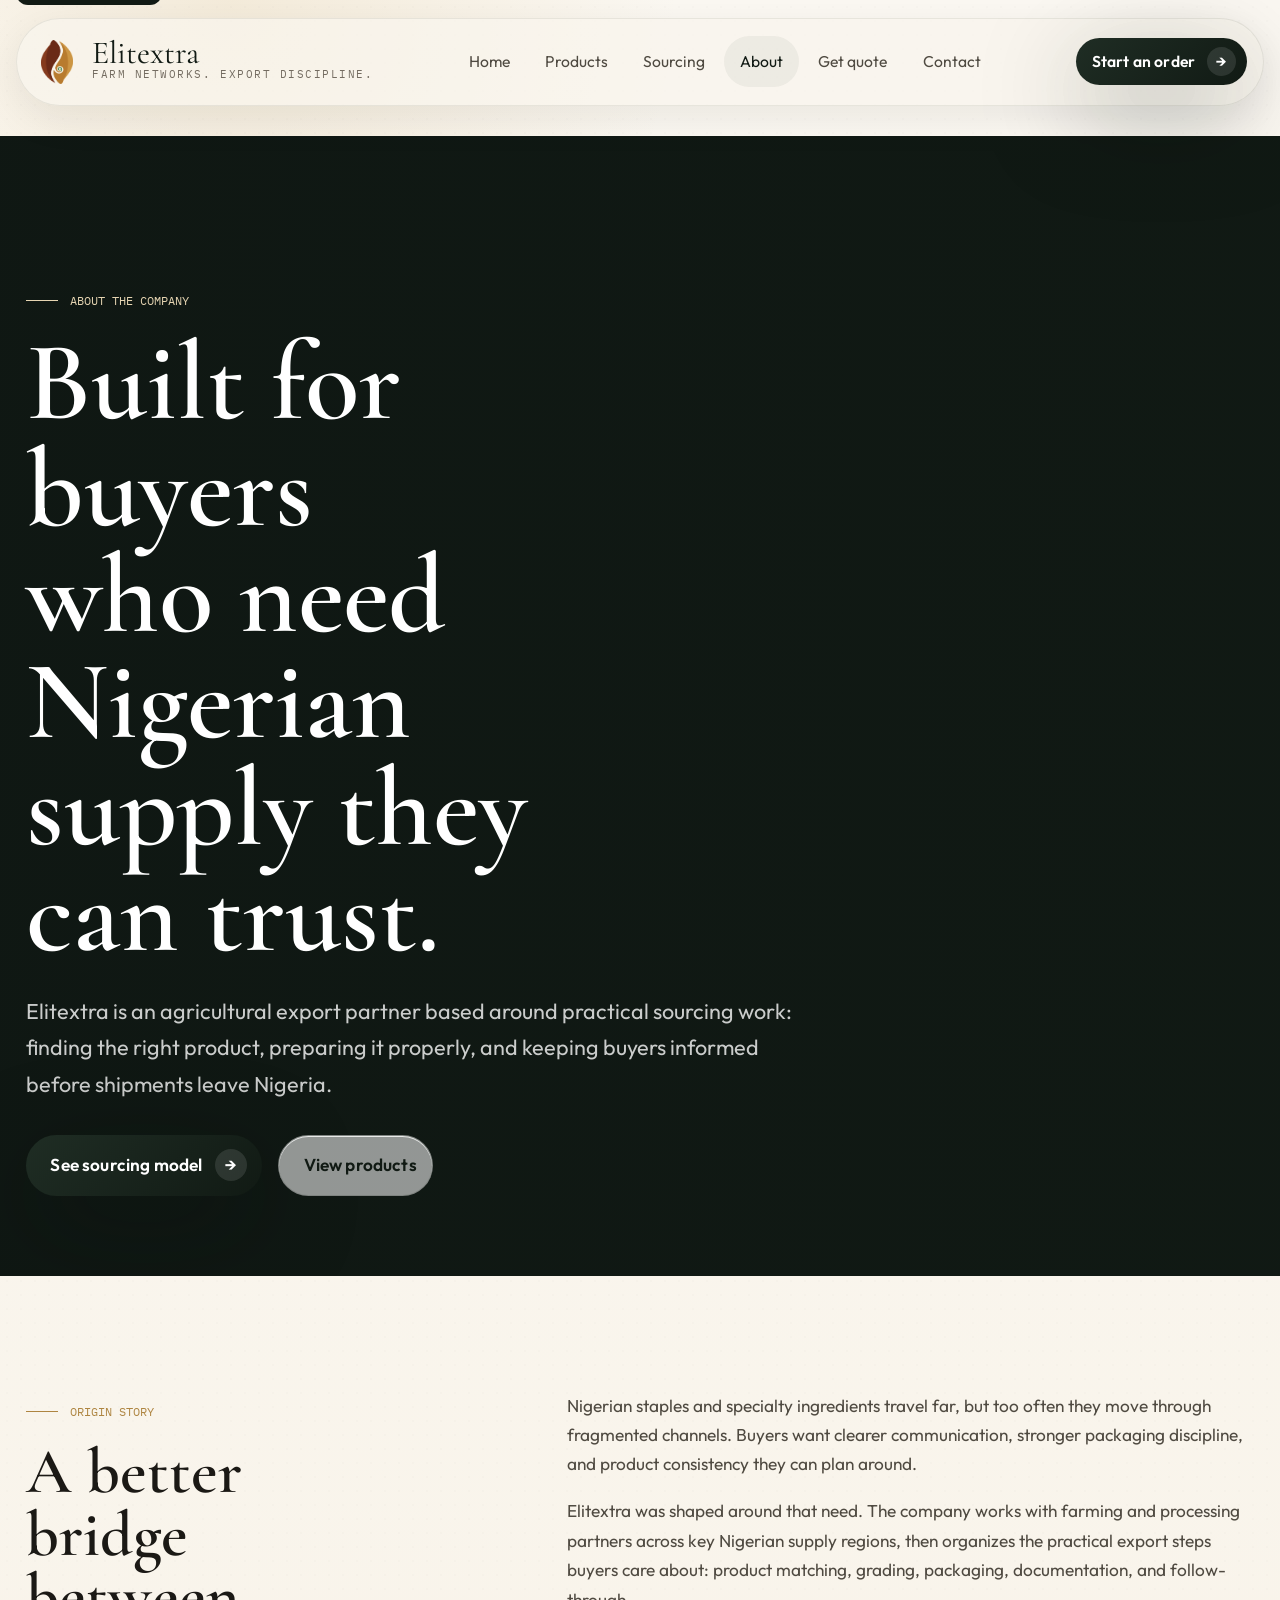
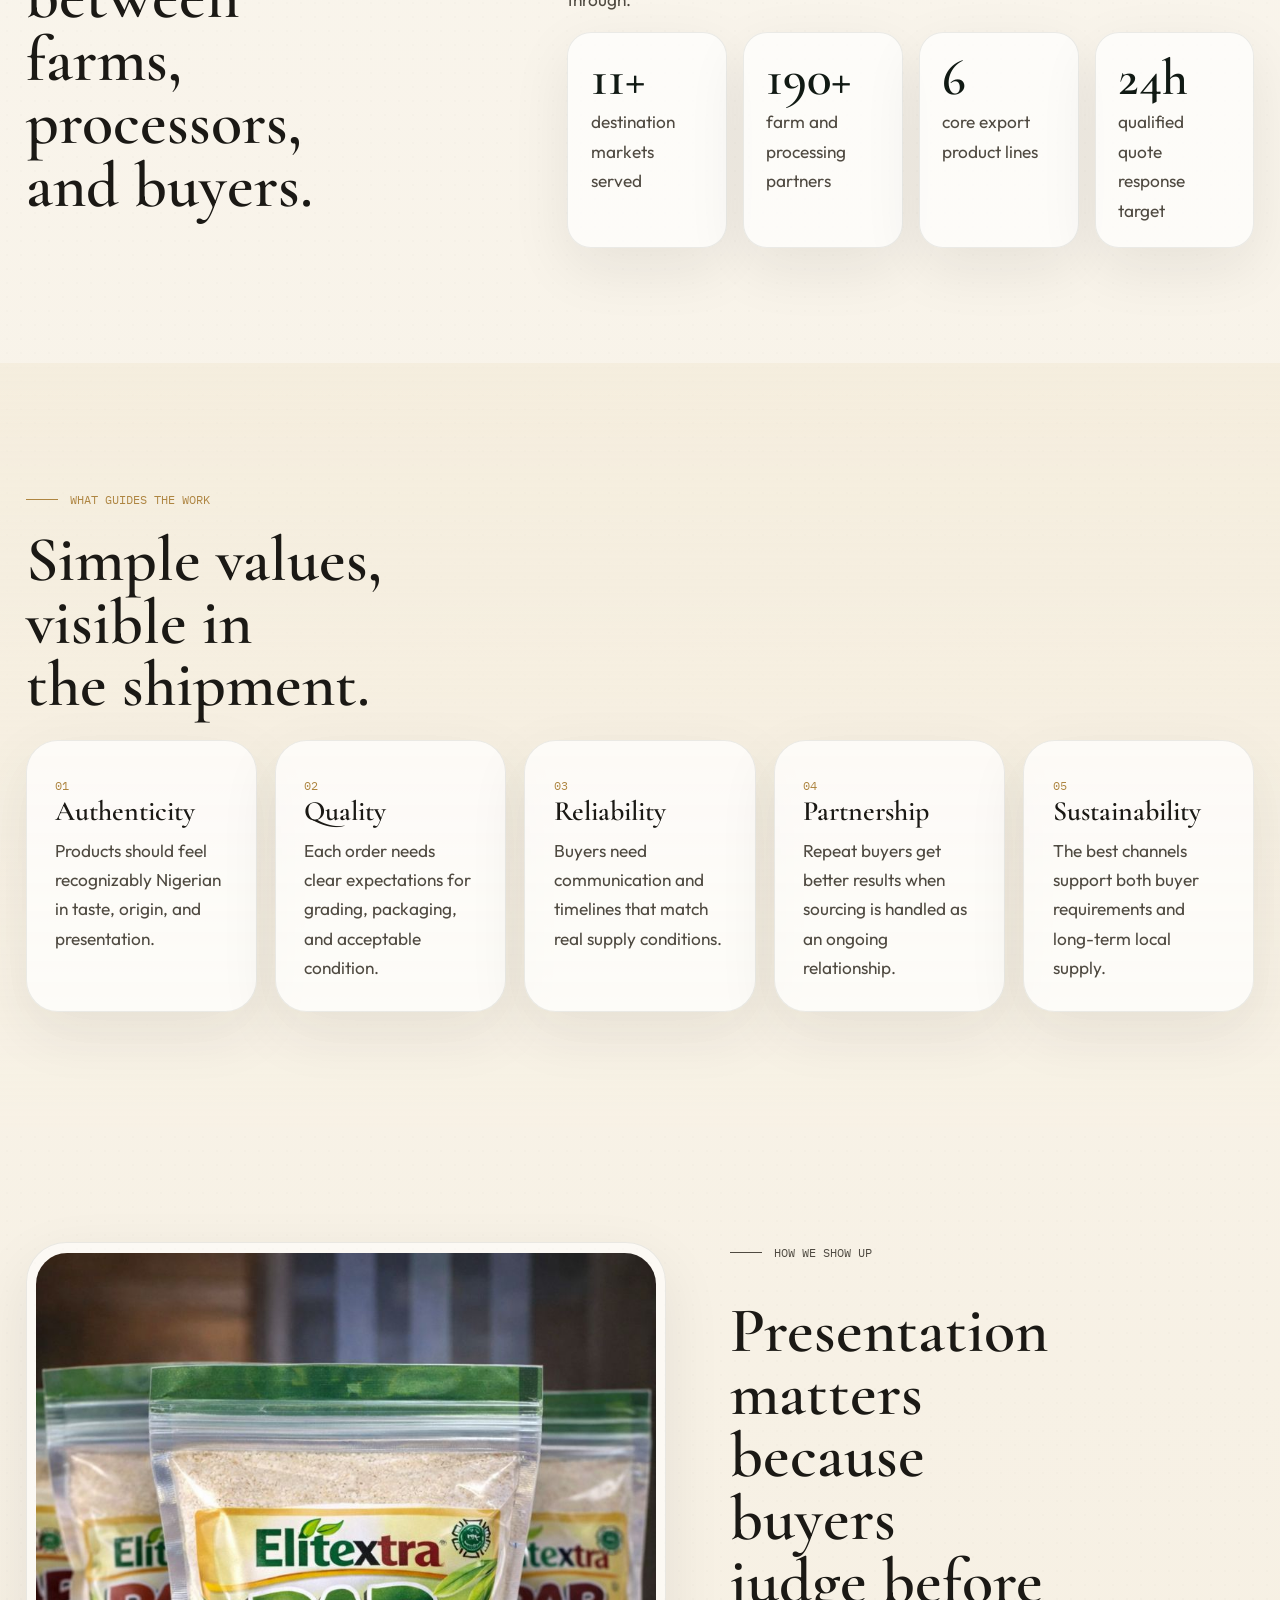
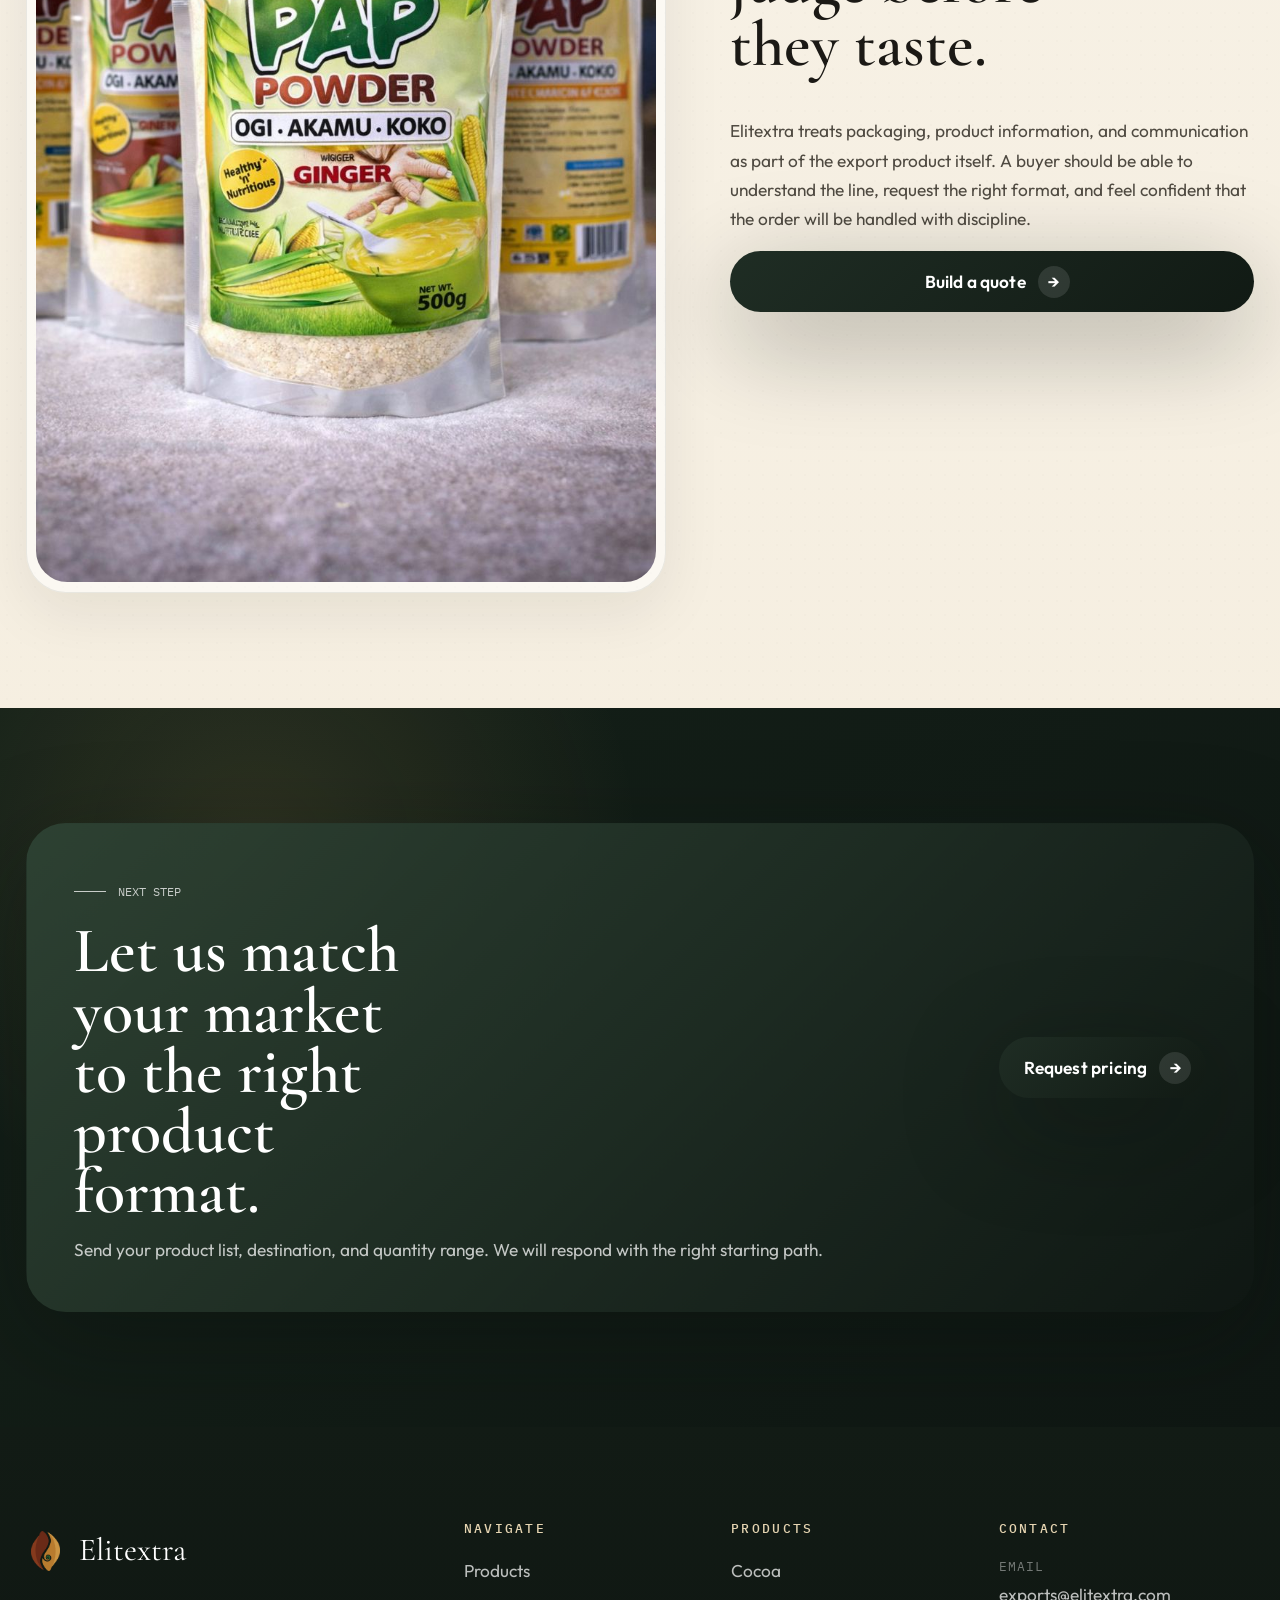
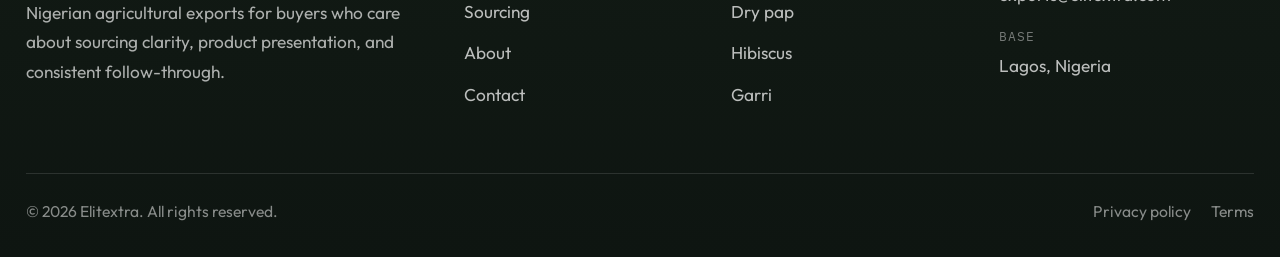
==== about.html @ 2dcd4d9c "Initial Elitextra website baseline" ====
<!DOCTYPE html>
<html lang="en">
<head>
  <meta charset="UTF-8">
  <meta name="viewport" content="width=device-width, initial-scale=1.0">
  <meta name="description" content="Learn how Elitextra connects Nigerian farm and processing partners with global buyers through disciplined sourcing, packaging, and export coordination.">
  <title>About Elitextra | Nigerian Agricultural Export Partner</title>
  <link rel="stylesheet" href="css/variables.css">
  <link rel="stylesheet" href="css/base.css">
  <link rel="stylesheet" href="css/animations.css">
  <link rel="stylesheet" href="css/components.css">
  <link rel="stylesheet" href="css/layout.css">
  <link rel="stylesheet" href="css/home.css">
  <link rel="stylesheet" href="css/inner.css">
</head>
<body class="page-wrapper site-page">
  <a class="skip-link" href="#main-content">Skip to content</a>

  <header class="header" id="header">
    <div class="header__inner">
      <a href="index.html" class="header__logo" aria-label="Elitextra home">
        <span class="header__logo-mark" aria-hidden="true"><img src="assets/brand/elitextra-logo.png" alt="" class="header__logo-img"></span>
        <span class="header__logo-copy">
          <span class="header__logo-wordmark">Elitextra</span>
          <span class="header__logo-tagline">Farm networks. Export discipline.</span>
        </span>
      </a>
      <nav class="header__nav" aria-label="Primary navigation">
        <a href="index.html" class="header__nav-link">Home</a>
        <a href="products.html" class="header__nav-link">Products</a>
        <a href="sourcing.html" class="header__nav-link">Sourcing</a>
        <a href="about.html" class="header__nav-link active">About</a>
        <a href="order.html" class="header__nav-link">Get quote</a>
        <a href="contact.html" class="header__nav-link">Contact</a>
      </nav>
      <div class="header__cta"><a href="order.html" class="btn btn--primary btn--sm">Start an order <span class="btn__icon">&rarr;</span></a></div>
      <button class="header__menu-toggle" type="button" aria-label="Toggle menu" aria-expanded="false" aria-controls="mobile-nav"><span></span><span></span><span></span></button>
    </div>
    <nav class="header__mobile-nav" id="mobile-nav" aria-label="Mobile navigation">
      <a href="index.html" class="header__mobile-nav-link">Home</a>
      <a href="products.html" class="header__mobile-nav-link">Products</a>
      <a href="sourcing.html" class="header__mobile-nav-link">Sourcing</a>
      <a href="about.html" class="header__mobile-nav-link">About</a>
      <a href="order.html" class="header__mobile-nav-link">Get quote</a>
      <a href="contact.html" class="header__mobile-nav-link">Contact</a>
    </nav>
  </header>

  <main id="main-content" class="page-shell">
    <section class="page-hero page-hero--media" style="--hero-image: url('assets/products/cocoa-jars.jpg');">
      <div class="container">
        <p class="page-kicker reveal">About the company</p>
        <h1 class="page-title reveal reveal-delay-1">Built for buyers who need Nigerian supply they can trust.</h1>
        <p class="page-lead reveal reveal-delay-2">Elitextra is an agricultural export partner based around practical sourcing work: finding the right product, preparing it properly, and keeping buyers informed before shipments leave Nigeria.</p>
        <div class="page-actions reveal reveal-delay-3">
          <a href="sourcing.html" class="btn btn--primary btn--lg">See sourcing model <span class="btn__icon">&rarr;</span></a>
          <a href="products.html" class="btn btn--secondary btn--lg">View products</a>
        </div>
      </div>
    </section>

    <section class="section">
      <div class="container section-split">
        <div class="sticky-copy">
          <p class="page-kicker reveal">Origin story</p>
          <h2 class="display-heading reveal reveal-delay-1">A better bridge between farms, processors, and buyers.</h2>
        </div>
        <div class="content-stack reveal reveal-delay-2">
          <p>Nigerian staples and specialty ingredients travel far, but too often they move through fragmented channels. Buyers want clearer communication, stronger packaging discipline, and product consistency they can plan around.</p>
          <p>Elitextra was shaped around that need. The company works with farming and processing partners across key Nigerian supply regions, then organizes the practical export steps buyers care about: product matching, grading, packaging, documentation, and follow-through.</p>
          <div class="stat-strip">
            <article class="stat-box"><strong data-counter="12" data-suffix="+">0</strong><span>destination markets served</span></article>
            <article class="stat-box"><strong data-counter="200" data-suffix="+">0</strong><span>farm and processing partners</span></article>
            <article class="stat-box"><strong data-counter="6">0</strong><span>core export product lines</span></article>
            <article class="stat-box"><strong>24h</strong><span>qualified quote response target</span></article>
          </div>
        </div>
      </div>
    </section>

    <section class="section section--cream">
      <div class="container">
        <p class="page-kicker reveal">What guides the work</p>
        <h2 class="display-heading reveal reveal-delay-1">Simple values, visible in the shipment.</h2>
        <div class="values-grid stagger-children">
          <article class="premium-card"><span class="mini-label">01</span><h3>Authenticity</h3><p>Products should feel recognizably Nigerian in taste, origin, and presentation.</p></article>
          <article class="premium-card"><span class="mini-label">02</span><h3>Quality</h3><p>Each order needs clear expectations for grading, packaging, and acceptable condition.</p></article>
          <article class="premium-card"><span class="mini-label">03</span><h3>Reliability</h3><p>Buyers need communication and timelines that match real supply conditions.</p></article>
          <article class="premium-card"><span class="mini-label">04</span><h3>Partnership</h3><p>Repeat buyers get better results when sourcing is handled as an ongoing relationship.</p></article>
          <article class="premium-card"><span class="mini-label">05</span><h3>Sustainability</h3><p>The best channels support both buyer requirements and long-term local supply.</p></article>
        </div>
      </div>
    </section>

    <section class="section">
      <div class="container section-split section-split--reverse">
        <div class="media-panel reveal">
          <img src="assets/products/pap-pouches.jpg" alt="Elitextra pap powder packaging prepared for presentation.">
        </div>
        <div class="content-stack reveal reveal-delay-1">
          <p class="page-kicker">How we show up</p>
          <h2 class="display-heading">Presentation matters because buyers judge before they taste.</h2>
          <p>Elitextra treats packaging, product information, and communication as part of the export product itself. A buyer should be able to understand the line, request the right format, and feel confident that the order will be handled with discipline.</p>
          <a href="order.html" class="btn btn--primary btn--lg">Build a quote <span class="btn__icon">&rarr;</span></a>
        </div>
      </div>
    </section>

    <section class="section dark-band">
      <div class="container">
        <div class="cta-panel" style="--cta-image: url('assets/products/hibiscus-pouch.jpg');">
          <div>
            <p class="page-kicker">Next step</p>
            <h2>Let us match your market to the right product format.</h2>
            <p>Send your product list, destination, and quantity range. We will respond with the right starting path.</p>
          </div>
          <a href="order.html" class="btn btn--primary btn--lg">Request pricing <span class="btn__icon">&rarr;</span></a>
        </div>
      </div>
    </section>
  </main>

  <footer class="footer">
    <div class="container">
      <div class="footer__top">
        <div class="footer__brand"><a href="index.html" class="footer__logo"><img src="assets/brand/elitextra-logo.png" alt="" class="logo-img"><span class="footer__logo-text">Elitextra</span></a><p class="footer__brand-desc">Nigerian agricultural exports for buyers who care about sourcing clarity, product presentation, and consistent follow-through.</p></div>
        <div class="footer__column"><h3 class="footer__heading">Navigate</h3><nav class="footer__links"><a href="products.html" class="footer__link">Products</a><a href="sourcing.html" class="footer__link">Sourcing</a><a href="about.html" class="footer__link">About</a><a href="contact.html" class="footer__link">Contact</a></nav></div>
        <div class="footer__column"><h3 class="footer__heading">Products</h3><nav class="footer__links"><a href="products.html" class="footer__link">Cocoa</a><a href="products.html" class="footer__link">Dry pap</a><a href="products.html" class="footer__link">Hibiscus</a><a href="products.html" class="footer__link">Garri</a></nav></div>
        <div class="footer__column"><h3 class="footer__heading">Contact</h3><div class="footer__contact-item"><span>Email</span><a href="mailto:exports@elitextra.com">exports@elitextra.com</a></div><div class="footer__contact-item"><span>Base</span><span>Lagos, Nigeria</span></div></div>
      </div>
      <div class="footer__bottom"><p class="footer__copyright">&copy; 2026 Elitextra. All rights reserved.</p><div class="footer__legal"><a href="contact.html">Privacy policy</a><a href="contact.html">Terms</a></div></div>
    </div>
  </footer>
  <button class="scroll-top" type="button" aria-label="Scroll to top">↑</button>
  <script src="js/main.js"></script>
</body>
</html>
---- css/variables.css ----
:root {
  --forest-950: #0f1713;
  --forest-900: #111a14;
  --forest-800: #1f2d24;
  --forest-700: #2e4334;
  --forest-500: #54775f;
  --sand-50: #f7f1e5;
  --sand-100: #f1e7d1;
  --sand-200: #e6d5b2;
  --stone-50: #fbf8f2;
  --stone-100: #efe8db;
  --stone-300: #c5b9a6;
  --stone-500: #887b68;
  --ink-900: #1b1915;
  --ink-700: #4f4a41;
  --ink-500: #746c61;
  --white: #ffffff;
  --gold: #d0a95e;
  --gold-deep: #ae8541;
  --gold-soft: rgba(208, 169, 94, 0.18);
  --line-dark: rgba(255, 255, 255, 0.12);
  --line-light: rgba(17, 26, 20, 0.08);

  --color-bg-primary: var(--stone-50);
  --color-bg-secondary: var(--sand-50);
  --color-bg-dark: var(--forest-900);
  --color-text-primary: var(--ink-900);
  --color-text-secondary: var(--ink-700);
  --color-text-tertiary: var(--ink-500);

  --font-display: "Cormorant Garamond", Georgia, serif;
  --font-body: "Outfit", "Segoe UI", sans-serif;
  --font-mono: "IBM Plex Mono", Consolas, monospace;

  --text-xs: clamp(0.72rem, 0.7rem + 0.16vw, 0.8rem);
  --text-sm: clamp(0.9rem, 0.88rem + 0.18vw, 0.98rem);
  --text-base: clamp(1rem, 0.98rem + 0.28vw, 1.08rem);
  --text-lg: clamp(1.15rem, 1.05rem + 0.5vw, 1.35rem);
  --text-xl: clamp(1.35rem, 1.2rem + 0.8vw, 1.75rem);
  --text-2xl: clamp(1.8rem, 1.45rem + 1.2vw, 2.5rem);
  --text-3xl: clamp(2.3rem, 1.8rem + 2vw, 3.8rem);
  --text-4xl: clamp(3.2rem, 2.4rem + 3vw, 5.8rem);

  --space-1: 0.25rem;
  --space-2: 0.5rem;
  --space-3: 0.75rem;
  --space-4: 1rem;
  --space-5: 1.25rem;
  --space-6: 1.5rem;
  --space-8: 2rem;
  --space-10: 2.5rem;
  --space-12: 3rem;
  --space-16: 4rem;
  --space-20: 5rem;
  --space-24: 6rem;
  --space-32: 8rem;
  --space-40: 10rem;

  --radius-sm: 0.75rem;
  --radius-md: 1.1rem;
  --radius-lg: 1.5rem;
  --radius-xl: 2rem;
  --radius-2xl: 2.5rem;
  --radius-pill: 999px;

  --container-max: 1380px;
  --container-wide: 1480px;
  --container-narrow: 920px;
  --section-padding-x: clamp(1rem, 2vw, 2rem);
  --section-padding-y: clamp(5rem, 9vw, 9rem);

  --shadow-soft: 0 20px 60px rgba(24, 22, 18, 0.08);
  --shadow-deep: 0 28px 100px rgba(10, 13, 11, 0.35);
  --shadow-glow: 0 18px 50px rgba(208, 169, 94, 0.16);

  --transition-fast: 160ms cubic-bezier(0.32, 0.72, 0, 1);
  --transition-base: 320ms cubic-bezier(0.32, 0.72, 0, 1);
  --transition-slow: 700ms cubic-bezier(0.22, 1, 0.36, 1);

  --z-base: 0;
  --z-raised: 10;
  --z-header: 50;
  --z-overlay: 90;

  --header-height: 5.5rem;
}
---- css/base.css ----
@import url("https://fonts.googleapis.com/css2?family=Cormorant+Garamond:wght@500;600;700&family=IBM+Plex+Mono:wght@400;500&family=Outfit:wght@300;400;500;600;700&display=swap");

*,
*::before,
*::after {
  box-sizing: border-box;
  margin: 0;
  padding: 0;
}

html {
  font-size: 16px;
  scroll-behavior: smooth;
  -webkit-text-size-adjust: 100%;
}

body {
  min-height: 100vh;
  font-family: var(--font-body);
  font-size: var(--text-base);
  line-height: 1.7;
  color: var(--color-text-primary);
  background:
    radial-gradient(circle at top, rgba(208, 169, 94, 0.1), transparent 30%),
    linear-gradient(180deg, #fcfaf5 0%, #f7f2e8 100%);
  overflow-x: hidden;
  text-rendering: optimizeLegibility;
  -webkit-font-smoothing: antialiased;
  -moz-osx-font-smoothing: grayscale;
}

body::before {
  content: "";
  position: fixed;
  inset: 0;
  pointer-events: none;
  background-image:
    linear-gradient(rgba(255, 255, 255, 0.04), rgba(255, 255, 255, 0.04)),
    radial-gradient(rgba(17, 26, 20, 0.025) 0.75px, transparent 0.75px);
  background-size: auto, 14px 14px;
  opacity: 0.45;
  z-index: 1;
}

main,
header,
footer,
section {
  position: relative;
  z-index: 2;
}

img {
  display: block;
  max-width: 100%;
}

a {
  color: inherit;
  text-decoration: none;
}

button,
input,
textarea,
select {
  font: inherit;
}

button {
  background: none;
  border: 0;
  cursor: pointer;
}

ul,
ol {
  list-style: none;
}

:focus-visible {
  outline: 2px solid var(--gold);
  outline-offset: 4px;
}

::selection {
  background: rgba(208, 169, 94, 0.25);
  color: var(--forest-900);
}

.container {
  width: 100%;
  max-width: var(--container-max);
  margin-inline: auto;
  padding-inline: var(--section-padding-x);
}

.section {
  padding-block: var(--section-padding-y);
}

.section--dark {
  color: var(--white);
  background:
    radial-gradient(circle at top left, rgba(208, 169, 94, 0.16), transparent 25%),
    linear-gradient(180deg, #101813 0%, #131e17 100%);
}

.section--cream {
  background: linear-gradient(180deg, rgba(241, 231, 209, 0.48) 0%, rgba(247, 241, 229, 0.9) 100%);
}

.section--sand {
  background:
    radial-gradient(circle at right top, rgba(208, 169, 94, 0.14), transparent 28%),
    linear-gradient(180deg, #f4eddf 0%, #eee2ca 100%);
}

.eyebrow {
  display: inline-flex;
  align-items: center;
  gap: var(--space-3);
  font-family: var(--font-mono);
  font-size: var(--text-xs);
  letter-spacing: 0.18em;
  text-transform: uppercase;
  color: var(--gold-deep);
  margin-bottom: var(--space-5);
}

.eyebrow::before {
  content: "";
  width: 1.75rem;
  height: 1px;
  background: currentColor;
}

h1,
h2,
h3,
h4 {
  font-family: var(--font-display);
  font-weight: 600;
  line-height: 0.94;
  letter-spacing: 0;
  text-wrap: balance;
}

.section-title {
  max-width: 14ch;
  font-size: var(--text-3xl);
  margin-bottom: var(--space-5);
}

.section-label {
  display: inline-flex;
  align-items: center;
  gap: var(--space-3);
  margin-bottom: var(--space-4);
  font-family: var(--font-mono);
  font-size: var(--text-xs);
  letter-spacing: 0.18em;
  text-transform: uppercase;
  color: var(--gold-deep);
}

.section-label::before {
  content: "";
  width: 1.5rem;
  height: 1px;
  background: currentColor;
}

.section-intro {
  max-width: 58ch;
  color: var(--color-text-secondary);
  font-size: var(--text-lg);
}

.section-subtitle {
  max-width: 60ch;
  color: var(--color-text-secondary);
  font-size: var(--text-lg);
}

.section-heading {
  margin-bottom: var(--space-16);
}

.section-heading--split {
  display: grid;
  grid-template-columns: 1.15fr 0.85fr;
  gap: var(--space-10);
  align-items: end;
}

.text-link {
  display: inline-flex;
  align-items: center;
  gap: var(--space-2);
  font-weight: 600;
  color: var(--forest-900);
  transition: gap var(--transition-fast), color var(--transition-fast);
}

.text-link::after {
  content: "↗";
  font-size: 0.95em;
}

.text-link:hover {
  gap: var(--space-3);
  color: var(--gold-deep);
}

.text-link--light {
  color: rgba(255, 255, 255, 0.86);
}

.text-center {
  text-align: center;
}

.text-white {
  color: var(--white);
}

.text-gray {
  color: rgba(255, 255, 255, 0.72);
}

.font-accent {
  font-family: var(--font-display);
}

.bg-cream {
  background: linear-gradient(180deg, rgba(241, 231, 209, 0.55) 0%, rgba(247, 241, 229, 0.95) 100%);
}

.mb-12 {
  margin-bottom: var(--space-12);
}

.grid-2,
.grid-3,
.grid-4 {
  display: grid;
  gap: var(--space-6);
}

.grid-2 {
  grid-template-columns: repeat(2, minmax(0, 1fr));
}

.grid-3 {
  grid-template-columns: repeat(3, minmax(0, 1fr));
}

.grid-4 {
  grid-template-columns: repeat(4, minmax(0, 1fr));
}

.skip-link {
  position: absolute;
  left: 1rem;
  top: -3rem;
  z-index: 1000;
  padding: 0.75rem 1rem;
  background: var(--forest-900);
  color: var(--white);
  border-radius: var(--radius-sm);
  transition: top var(--transition-fast);
}

.skip-link:focus {
  top: 1rem;
}

.page-wrapper {
  opacity: 0;
  transform: translateY(10px);
  animation: pageEnter 0.8s cubic-bezier(0.22, 1, 0.36, 1) forwards;
}

@keyframes pageEnter {
  to {
    opacity: 1;
    transform: translateY(0);
  }
}

@media (max-width: 900px) {
  .section-heading--split {
    grid-template-columns: 1fr;
  }
}

@media (max-width: 768px) {
  .section {
    padding-block: clamp(4rem, 10vw, 6rem);
  }

  .section-title {
    max-width: 100%;
  }

  .grid-2,
  .grid-3,
  .grid-4 {
    grid-template-columns: 1fr;
  }
}
---- css/animations.css ----
/* ============================================================
   ELITEXTRA WEBSITE — ANIMATIONS & MOTION SYSTEM
   ============================================================ */

/* --- KEYFRAMES --- */

/* Fade Up */
@keyframes fadeUp {
  from {
    opacity: 0;
    transform: translateY(40px);
  }
  to {
    opacity: 1;
    transform: translateY(0);
  }
}

/* Fade Down */
@keyframes fadeDown {
  from {
    opacity: 0;
    transform: translateY(-30px);
  }
  to {
    opacity: 1;
    transform: translateY(0);
  }
}

/* Fade In */
@keyframes fadeIn {
  from { opacity: 0; }
  to { opacity: 1; }
}

/* Scale In */
@keyframes scaleIn {
  from {
    opacity: 0;
    transform: scale(0.85);
  }
  to {
    opacity: 1;
    transform: scale(1);
  }
}

/* Scale In Up */
@keyframes scaleInUp {
  from {
    opacity: 0;
    transform: scale(0.92) translateY(20px);
  }
  to {
    opacity: 1;
    transform: scale(1) translateY(0);
  }
}

/* Slide In Left */
@keyframes slideInLeft {
  from {
    opacity: 0;
    transform: translateX(-60px);
  }
  to {
    opacity: 1;
    transform: translateX(0);
  }
}

/* Slide In Right */
@keyframes slideInRight {
  from {
    opacity: 0;
    transform: translateX(60px);
  }
  to {
    opacity: 1;
    transform: translateX(0);
  }
}

/* Shimmer / Loading */
@keyframes shimmer {
  0% {
    background-position: -200% center;
  }
  100% {
    background-position: 200% center;
  }
}

/* Pulse Glow */
@keyframes pulseGlow {
  0%, 100% {
    box-shadow: 0 0 0 0 rgba(201, 162, 39, 0.4);
  }
  50% {
    box-shadow: 0 0 30px 8px rgba(201, 162, 39, 0.15);
  }
}

/* Float */
@keyframes float {
  0%, 100% {
    transform: translateY(0);
  }
  50% {
    transform: translateY(-16px);
  }
}

/* Rotate */
@keyframes rotate {
  from { transform: rotate(0deg); }
  to { transform: rotate(360deg); }
}

/* Counter Number */
@keyframes countUp {
  from {
    opacity: 0;
    transform: translateY(20px);
  }
  to {
    opacity: 1;
    transform: translateY(0);
  }
}

/* Marquee */
@keyframes marquee {
  0% {
    transform: translateX(0);
  }
  100% {
    transform: translateX(-50%);
  }
}

/* Parallax Float */
@keyframes parallaxFloat {
  0%, 100% {
    transform: translateY(0) rotate(0deg);
  }
  33% {
    transform: translateY(-8px) rotate(1deg);
  }
  66% {
    transform: translateY(-4px) rotate(-1deg);
  }
}

/* Morph */
@keyframes morph {
  0%, 100% {
    border-radius: 60% 40% 30% 70% / 60% 30% 70% 40%;
  }
  50% {
    border-radius: 30% 60% 70% 40% / 50% 60% 30% 60%;
  }
}

/* Line Draw */
@keyframes lineDraw {
  from {
    stroke-dashoffset: 1000;
  }
  to {
    stroke-dashoffset: 0;
  }
}

/* Grain Texture */
@keyframes grain {
  0%, 100% { transform: translate(0, 0); }
  10% { transform: translate(-2%, -3%); }
  20% { transform: translate(3%, 1%); }
  30% { transform: translate(-1%, 2%); }
  40% { transform: translate(2%, -1%); }
  50% { transform: translate(-3%, 1%); }
  60% { transform: translate(1%, -2%); }
  70% { transform: translate(-1%, 3%); }
  80% { transform: translate(2%, 1%); }
  90% { transform: translate(-2%, -1%); }
}

/* Scroll Indicator Bounce */
@keyframes scrollBounce {
  0%, 100% {
    transform: translateY(0);
    opacity: 1;
  }
  50% {
    transform: translateY(10px);
    opacity: 0.5;
  }
}

/* Hero Text Reveal */
@keyframes heroReveal {
  0% {
    clip-path: inset(0 100% 0 0);
    opacity: 0;
  }
  100% {
    clip-path: inset(0 0 0 0);
    opacity: 1;
  }
}

/* --- SCROLL-TRIGGERED ANIMATIONS --- */
/* These classes are added by JS IntersectionObserver */

.reveal {
  opacity: 0;
  transform: translateY(30px);
  transition: opacity 0.7s ease, transform 0.7s ease;
}

.reveal.revealed {
  opacity: 1;
  transform: translateY(0);
}

.reveal-left {
  opacity: 0;
  transform: translateX(-50px);
  transition: opacity 0.8s ease, transform 0.8s ease;
}

.reveal-left.revealed {
  opacity: 1;
  transform: translateX(0);
}

.reveal-right {
  opacity: 0;
  transform: translateX(50px);
  transition: opacity 0.8s ease, transform 0.8s ease;
}

.reveal-right.revealed {
  opacity: 1;
  transform: translateX(0);
}

.reveal-scale {
  opacity: 0;
  transform: scale(0.9);
  transition: opacity 0.6s ease, transform 0.6s ease;
}

.reveal-scale.revealed {
  opacity: 1;
  transform: scale(1);
}

.reveal-delay-1 { transition-delay: 0.1s; }
.reveal-delay-2 { transition-delay: 0.2s; }
.reveal-delay-3 { transition-delay: 0.3s; }
.reveal-delay-4 { transition-delay: 0.4s; }
.reveal-delay-5 { transition-delay: 0.5s; }
.reveal-delay-6 { transition-delay: 0.6s; }

/* Stagger children */
.stagger-children > * {
  opacity: 0;
  transform: translateY(20px);
  transition: opacity 0.5s ease, transform 0.5s ease;
}

.stagger-children.revealed > *:nth-child(1) { opacity: 1; transform: translateY(0); transition-delay: 0s; }
.stagger-children.revealed > *:nth-child(2) { opacity: 1; transform: translateY(0); transition-delay: 0.1s; }
.stagger-children.revealed > *:nth-child(3) { opacity: 1; transform: translateY(0); transition-delay: 0.2s; }
.stagger-children.revealed > *:nth-child(4) { opacity: 1; transform: translateY(0); transition-delay: 0.3s; }
.stagger-children.revealed > *:nth-child(5) { opacity: 1; transform: translateY(0); transition-delay: 0.4s; }
.stagger-children.revealed > *:nth-child(6) { opacity: 1; transform: translateY(0); transition-delay: 0.5s; }
.stagger-children.revealed > *:nth-child(7) { opacity: 1; transform: translateY(0); transition-delay: 0.6s; }
.stagger-children.revealed > *:nth-child(8) { opacity: 1; transform: translateY(0); transition-delay: 0.7s; }

/* Line reveal */
.line-reveal {
  position: relative;
  overflow: hidden;
}

.line-reveal::after {
  content: '';
  position: absolute;
  bottom: 0;
  left: 0;
  width: 100%;
  height: 2px;
  background: var(--gold-primary);
  transform: scaleX(0);
  transform-origin: left;
  transition: transform 0.8s cubic-bezier(0.77, 0, 0.175, 1);
}

.line-reveal.revealed::after {
  transform: scaleX(1);
}

/* --- HOVER ANIMATIONS --- */

.hvr-lift {
  transition: transform var(--transition-base), box-shadow var(--transition-base);
}

.hvr-lift:hover {
  transform: translateY(-6px);
  box-shadow: var(--shadow-lg);
}

.hvr-glow {
  transition: box-shadow var(--transition-base);
}

.hvr-glow:hover {
  box-shadow: var(--glow-gold);
}

.hvr-scale {
  transition: transform var(--transition-bounce);
}

.hvr-scale:hover {
  transform: scale(1.03);
}

.hvr-shine {
  position: relative;
  overflow: hidden;
}

.hvr-shine::after {
  content: '';
  position: absolute;
  inset: 0;
  background: linear-gradient(
    105deg,
    transparent 40%,
    rgba(255, 255, 255, 0.3) 50%,
    transparent 60%
  );
  background-size: 200% 100%;
  background-position: -200% center;
  transition: background-position 0.6s ease;
  pointer-events: none;
}

.hvr-shine:hover::after {
  background-position: 200% center;
}

/* --- LOADING SKELETON --- */
.skeleton {
  background: linear-gradient(
    90deg,
    var(--gray-100) 25%,
    var(--gray-200) 50%,
    var(--gray-100) 75%
  );
  background-size: 200% 100%;
  animation: shimmer 1.5s infinite;
  border-radius: var(--radius-md);
}

/* --- REDUCED MOTION --- */
@media (prefers-reduced-motion: reduce) {
  *,
  *::before,
  *::after {
    animation-duration: 0.01ms !important;
    animation-iteration-count: 1 !important;
    transition-duration: 0.01ms !important;
    scroll-behavior: auto !important;
  }

  .reveal,
  .reveal-left,
  .reveal-right,
  .reveal-scale {
    opacity: 1;
    transform: none;
  }

  .stagger-children > * {
    opacity: 1;
    transform: none;
  }
}

/* --- MOBILE REDUCED MOTION --- */
@media (max-width: 768px) {
  .reveal,
  .reveal-left,
  .reveal-right,
  .reveal-scale {
    transform: translateY(15px);
  }

  .reveal.revealed,
  .reveal-left.revealed,
  .reveal-right.revealed,
  .reveal-scale.revealed {
    transform: translateY(0);
  }
}
---- css/components.css ----
.btn {
  display: inline-flex;
  align-items: center;
  justify-content: center;
  gap: var(--space-3);
  min-height: 3.5rem;
  padding: 0.85rem 0.95rem 0.85rem 1.35rem;
  border-radius: var(--radius-pill);
  font-weight: 600;
  letter-spacing: 0.01em;
  transition:
    transform var(--transition-fast),
    background var(--transition-base),
    color var(--transition-base),
    border-color var(--transition-base),
    box-shadow var(--transition-base);
}

.btn:active {
  transform: scale(0.985);
}

.btn__icon {
  display: inline-flex;
  align-items: center;
  justify-content: center;
  width: 2rem;
  height: 2rem;
  border-radius: 999px;
  flex-shrink: 0;
  transition: transform var(--transition-fast), background var(--transition-base);
}

.btn--primary {
  color: var(--white);
  background: linear-gradient(135deg, var(--forest-800), var(--forest-900));
  box-shadow: var(--shadow-deep);
}

.btn--primary .btn__icon {
  background: rgba(255, 255, 255, 0.11);
}

.btn--primary:hover {
  transform: translateY(-2px);
}

.btn--primary:hover .btn__icon {
  transform: translate(3px, -2px);
}

.btn--secondary {
  color: var(--forest-900);
  border: 1px solid rgba(17, 26, 20, 0.14);
  background: rgba(255, 255, 255, 0.55);
  box-shadow: inset 0 1px 0 rgba(255, 255, 255, 0.8);
}

.btn--secondary:hover {
  background: rgba(255, 255, 255, 0.85);
  transform: translateY(-2px);
}

.btn--gold {
  color: var(--forest-900);
  background: linear-gradient(135deg, #ddb97a, var(--gold));
  box-shadow: var(--shadow-glow);
}

.btn--gold .btn__icon {
  background: rgba(17, 26, 20, 0.08);
}

.btn--gold:hover {
  transform: translateY(-2px);
}

.btn--gold-outline {
  color: var(--gold-deep);
  border: 1px solid rgba(208, 169, 94, 0.48);
  background: rgba(208, 169, 94, 0.08);
}

.btn--gold-outline:hover {
  background: rgba(208, 169, 94, 0.16);
}

.btn--dark {
  color: var(--white);
  background: var(--forest-900);
}

.btn--ghost {
  color: var(--forest-900);
  background: transparent;
}

.btn--sm {
  min-height: 2.9rem;
  padding: 0.55rem 0.7rem 0.55rem 1rem;
  font-size: var(--text-sm);
}

.btn--sm .btn__icon {
  width: 1.8rem;
  height: 1.8rem;
}

.btn--lg {
  min-height: 3.8rem;
  padding-left: 1.55rem;
  font-size: var(--text-base);
}

.btn--full {
  width: 100%;
}

.media-frame {
  position: relative;
  padding: 0.65rem;
  border-radius: var(--radius-2xl);
  background: rgba(255, 255, 255, 0.08);
  border: 1px solid rgba(255, 255, 255, 0.14);
  box-shadow: var(--shadow-deep);
}

.media-frame::before {
  content: "";
  position: absolute;
  inset: 0.65rem;
  border-radius: calc(var(--radius-2xl) - 0.55rem);
  border: 1px solid rgba(255, 255, 255, 0.14);
  pointer-events: none;
}

.media-frame img {
  width: 100%;
  height: 100%;
  object-fit: cover;
  border-radius: calc(var(--radius-2xl) - 0.55rem);
}

.reveal {
  opacity: 0;
  transform: translateY(28px);
  filter: blur(10px);
  transition:
    opacity 0.9s cubic-bezier(0.22, 1, 0.36, 1),
    transform 0.9s cubic-bezier(0.22, 1, 0.36, 1),
    filter 0.9s cubic-bezier(0.22, 1, 0.36, 1);
}

.reveal-delay-1 { transition-delay: 80ms; }
.reveal-delay-2 { transition-delay: 160ms; }
.reveal-delay-3 { transition-delay: 240ms; }
.reveal-delay-4 { transition-delay: 320ms; }

.revealed {
  opacity: 1;
  transform: translateY(0);
  filter: blur(0);
}

.scroll-top {
  position: fixed;
  right: 1.25rem;
  bottom: 1.25rem;
  width: 3.1rem;
  height: 3.1rem;
  display: inline-flex;
  align-items: center;
  justify-content: center;
  color: var(--white);
  background: linear-gradient(135deg, var(--forest-700), var(--forest-900));
  border-radius: 999px;
  box-shadow: var(--shadow-deep);
  opacity: 0;
  transform: translateY(20px);
  pointer-events: none;
  transition: opacity var(--transition-base), transform var(--transition-base);
  z-index: var(--z-header);
}

.scroll-top.visible {
  opacity: 1;
  transform: translateY(0);
  pointer-events: auto;
}

.badge {
  display: inline-flex;
  align-items: center;
  padding: 0.3rem 0.65rem;
  border-radius: 999px;
  font-family: var(--font-mono);
  font-size: var(--text-xs);
  text-transform: uppercase;
  letter-spacing: 0.12em;
}

.badge--green {
  background: rgba(84, 119, 95, 0.12);
  color: var(--forest-700);
}

.badge--gold {
  background: rgba(208, 169, 94, 0.14);
  color: var(--gold-deep);
}

.badge--brown {
  background: rgba(110, 83, 53, 0.12);
  color: #74573a;
}

.product-card,
.feature-card,
.stat-card,
.testimonial-card,
.order-form,
.accordion-item,
.faq-item {
  border-radius: var(--radius-xl);
  border: 1px solid rgba(17, 26, 20, 0.08);
  background: rgba(255, 255, 255, 0.76);
  box-shadow: var(--shadow-soft);
}

.product-card {
  overflow: hidden;
  transition: transform var(--transition-base), box-shadow var(--transition-base);
}

.product-card:hover,
.feature-card:hover,
.stat-card:hover,
.testimonial-card:hover {
  transform: translateY(-6px);
  box-shadow: 0 30px 70px rgba(24, 22, 18, 0.12);
}

.product-card__image,
.card__image {
  width: 100%;
  aspect-ratio: 1 / 1;
  object-fit: cover;
}

.product-card__body,
.feature-card,
.stat-card,
.testimonial-card,
.order-form {
  padding: var(--space-6);
}

.product-card__category,
.summary-title {
  display: inline-flex;
  margin-bottom: var(--space-3);
  font-family: var(--font-mono);
  font-size: var(--text-xs);
  letter-spacing: 0.14em;
  text-transform: uppercase;
  color: var(--gold-deep);
}

.product-card__title,
.feature-card__title,
.sample-callout__title,
.form-step-title {
  font-size: var(--text-2xl);
  margin-bottom: var(--space-3);
}

.product-card__desc,
.feature-card__text,
.card__text,
.summary-text,
.sample-callout__text,
.form-step-desc {
  color: var(--color-text-secondary);
}

.product-card__footer,
.card__footer,
.form-actions {
  display: flex;
  align-items: center;
  justify-content: space-between;
  gap: var(--space-4);
}

.feature-card__icon,
.stat-card__icon,
.summary-icon,
.sample-callout__icon {
  display: inline-flex;
  align-items: center;
  justify-content: center;
  width: 3.75rem;
  height: 3.75rem;
  margin-bottom: var(--space-5);
  border-radius: 1.2rem;
  background: rgba(208, 169, 94, 0.12);
  color: var(--forest-900);
}

.stat-card {
  text-align: center;
}

.stat-card__number {
  display: block;
  margin-bottom: var(--space-3);
  font-family: var(--font-display);
  font-size: clamp(2.4rem, 4vw, 4rem);
  line-height: 0.9;
  letter-spacing: -0.05em;
  color: var(--forest-900);
}

.stat-card__label {
  color: var(--color-text-secondary);
}

.testimonial-card__quote {
  font-family: var(--font-display);
  font-size: 3rem;
  color: var(--gold-deep);
  opacity: 0.5;
  line-height: 1;
}

.testimonial-card__text {
  margin-block: var(--space-4) var(--space-6);
}

.testimonial-card__author {
  display: flex;
  align-items: center;
  gap: var(--space-4);
}

.testimonial-card__avatar {
  width: 3rem;
  height: 3rem;
  border-radius: 999px;
  object-fit: cover;
}

.form-group {
  margin-bottom: var(--space-5);
}

.form-label {
  display: block;
  margin-bottom: var(--space-2);
  font-weight: 500;
}

.form-input,
.form-textarea,
.form-select {
  width: 100%;
  padding: 0.95rem 1rem;
  border-radius: 1rem;
  border: 1px solid rgba(17, 26, 20, 0.14);
  background: rgba(255, 255, 255, 0.8);
  color: var(--forest-900);
}

.form-textarea {
  min-height: 9rem;
  resize: vertical;
}

.form-input:focus,
.form-textarea:focus,
.form-select:focus {
  outline: none;
  border-color: rgba(208, 169, 94, 0.6);
  box-shadow: 0 0 0 4px rgba(208, 169, 94, 0.12);
}

.tabs {
  display: flex;
  flex-wrap: wrap;
  gap: var(--space-3);
  margin-bottom: var(--space-8);
}

.tab-btn {
  padding: 0.75rem 1rem;
  border-radius: 999px;
  background: rgba(17, 26, 20, 0.04);
  color: var(--color-text-secondary);
}

.tab-btn.active {
  color: var(--forest-900);
  background: rgba(208, 169, 94, 0.18);
}

.tab-panel {
  display: none;
}

.tab-panel.active {
  display: block;
}

.accordion-btn,
.faq-question {
  width: 100%;
  display: flex;
  align-items: center;
  justify-content: space-between;
  gap: var(--space-4);
  padding: var(--space-5);
  text-align: left;
}

.accordion-body,
.faq-answer {
  max-height: 0;
  overflow: hidden;
  transition: max-height var(--transition-base);
}

.accordion-body__inner,
.faq-answer p {
  padding: 0 var(--space-5) var(--space-5);
  color: var(--color-text-secondary);
}

.accordion-item.open .accordion-body {
  max-height: 28rem;
}

.faq-item.open .faq-answer {
  max-height: 20rem;
}

.step-indicator {
  display: flex;
  align-items: center;
  justify-content: center;
  gap: var(--space-2);
  margin-bottom: var(--space-8);
}

.step {
  display: flex;
  align-items: center;
  gap: var(--space-2);
}

.step__number {
  width: 2.1rem;
  height: 2.1rem;
  display: inline-flex;
  align-items: center;
  justify-content: center;
  border-radius: 999px;
  background: rgba(17, 26, 20, 0.08);
}

.step.active .step__number,
.step.completed .step__number {
  background: rgba(208, 169, 94, 0.22);
}

.step__line {
  width: 3rem;
  height: 1px;
  background: rgba(17, 26, 20, 0.14);
}

.form-grid,
.product-grid {
  display: grid;
  grid-template-columns: repeat(2, minmax(0, 1fr));
  gap: var(--space-4);
}

.product-option__content,
.order-summary,
.sample-callout {
  padding: var(--space-5);
  border-radius: var(--radius-lg);
  border: 1px solid rgba(17, 26, 20, 0.08);
  background: rgba(255, 255, 255, 0.72);
}

.contact-options,
.contact-details {
  display: flex;
  flex-wrap: wrap;
  gap: var(--space-4);
}

@media (max-width: 768px) {
  .form-grid,
  .product-grid {
    grid-template-columns: 1fr;
  }
}
---- css/layout.css ----
.header {
  position: fixed;
  top: 1.1rem;
  left: 0;
  right: 0;
  z-index: var(--z-header);
  pointer-events: none;
}

.header__inner {
  width: min(calc(100% - 2rem), 1280px);
  margin: 0 auto;
  min-height: var(--header-height);
  display: flex;
  align-items: center;
  justify-content: space-between;
  gap: var(--space-6);
  padding: 0.9rem 1rem 0.9rem 1.1rem;
  border-radius: 999px;
  background: rgba(248, 244, 236, 0.74);
  border: 1px solid rgba(17, 26, 20, 0.08);
  backdrop-filter: blur(18px);
  box-shadow: 0 12px 40px rgba(25, 22, 17, 0.08);
  pointer-events: auto;
  transition:
    transform var(--transition-base),
    background var(--transition-base),
    box-shadow var(--transition-base);
}

.header.scrolled .header__inner {
  background: rgba(248, 244, 236, 0.9);
  box-shadow: 0 16px 50px rgba(18, 16, 12, 0.12);
}

.header__logo {
  display: inline-flex;
  align-items: center;
  gap: 0.85rem;
  min-width: 0;
}

.header__logo-mark {
  display: inline-flex;
  align-items: center;
  justify-content: center;
}

.header__logo-copy {
  display: flex;
  flex-direction: column;
  min-width: 0;
}

.header__logo-wordmark {
  font-family: var(--font-display);
  font-size: 2rem;
  line-height: 0.8;
  letter-spacing: 0;
  color: var(--forest-900);
}

.header__logo-text {
  font-family: var(--font-display);
  font-size: 2rem;
  line-height: 0.82;
  letter-spacing: 0;
  color: var(--forest-900);
}

.header__logo-text span {
  color: var(--gold-deep);
}

.header__logo-tagline {
  font-family: var(--font-mono);
  font-size: 0.68rem;
  letter-spacing: 0.14em;
  text-transform: uppercase;
  color: var(--ink-500);
}

.header__nav {
  display: flex;
  align-items: center;
  gap: 0.2rem;
}

.header__nav-link {
  padding: 0.75rem 1rem;
  border-radius: 999px;
  color: var(--ink-700);
  font-size: var(--text-sm);
  transition: background var(--transition-fast), color var(--transition-fast), transform var(--transition-fast);
}

.header__nav-link:hover,
.header__nav-link.active {
  color: var(--forest-900);
  background: rgba(17, 26, 20, 0.05);
}

.header__cta {
  flex-shrink: 0;
}

.header__menu-toggle {
  display: none;
  flex-direction: column;
  gap: 0.28rem;
  padding: 0.35rem;
  pointer-events: auto;
}

.header__menu-toggle span {
  width: 1.35rem;
  height: 1.5px;
  border-radius: 999px;
  background: var(--forest-900);
  transition: transform var(--transition-fast), opacity var(--transition-fast);
}

.header.menu-open .header__menu-toggle span:nth-child(1) {
  transform: translateY(0.35rem) rotate(45deg);
}

.header.menu-open .header__menu-toggle span:nth-child(2) {
  opacity: 0;
}

.header.menu-open .header__menu-toggle span:nth-child(3) {
  transform: translateY(-0.35rem) rotate(-45deg);
}

.header__mobile-nav {
  position: fixed;
  inset: 0;
  display: flex;
  flex-direction: column;
  justify-content: center;
  gap: var(--space-4);
  padding: 6rem 1.5rem 2rem;
  background: rgba(14, 22, 17, 0.94);
  opacity: 0;
  visibility: hidden;
  pointer-events: none;
  transition: opacity var(--transition-base), visibility var(--transition-base);
  z-index: calc(var(--z-header) - 1);
}

.header__mobile-nav.open {
  opacity: 1;
  visibility: visible;
  pointer-events: auto;
}

.header__mobile-nav-link {
  color: var(--white);
  font-family: var(--font-display);
  font-size: clamp(2rem, 7vw, 3.25rem);
  line-height: 0.95;
}

.header__mobile-nav-cta {
  margin-top: var(--space-6);
}

.footer {
  background: linear-gradient(180deg, #121b15 0%, #0e1511 100%);
  color: rgba(255, 255, 255, 0.82);
  padding-top: var(--space-24);
  padding-bottom: var(--space-8);
}

.footer__top {
  display: grid;
  grid-template-columns: 1.4fr 0.8fr 0.8fr 0.9fr;
  gap: var(--space-10);
  padding-bottom: var(--space-16);
  border-bottom: 1px solid var(--line-dark);
}

.footer__logo {
  display: inline-flex;
  align-items: center;
  gap: 0.85rem;
  margin-bottom: var(--space-5);
}

.footer__logo-text {
  font-family: var(--font-display);
  font-size: 2rem;
  color: var(--white);
  letter-spacing: 0;
}

.footer__brand-desc {
  max-width: 34ch;
  color: rgba(255, 255, 255, 0.66);
}

.footer__social {
  display: flex;
  gap: var(--space-3);
  margin-top: var(--space-5);
}

.footer__social-link {
  width: 2.5rem;
  height: 2.5rem;
  display: inline-flex;
  align-items: center;
  justify-content: center;
  border-radius: 999px;
  background: rgba(255, 255, 255, 0.06);
  color: rgba(255, 255, 255, 0.75);
  transition: transform var(--transition-fast), background var(--transition-fast), color var(--transition-fast);
}

.footer__social-link:hover {
  transform: translateY(-3px);
  background: rgba(208, 169, 94, 0.2);
  color: var(--white);
}

.footer__heading {
  font-family: var(--font-mono);
  font-size: var(--text-xs);
  font-weight: 500;
  letter-spacing: 0.18em;
  text-transform: uppercase;
  color: var(--sand-200);
  margin-bottom: var(--space-5);
}

.footer__links {
  display: flex;
  flex-direction: column;
  gap: var(--space-3);
}

.footer__link,
.footer__contact-item a {
  color: rgba(255, 255, 255, 0.72);
  transition: color var(--transition-fast);
}

.footer__link:hover,
.footer__contact-item a:hover,
.footer__legal a:hover {
  color: var(--white);
}

.footer__contact-item {
  display: flex;
  flex-direction: column;
  gap: 0.2rem;
  margin-bottom: var(--space-4);
  color: rgba(255, 255, 255, 0.72);
}

.footer__contact-item span:first-child {
  font-family: var(--font-mono);
  font-size: var(--text-xs);
  letter-spacing: 0.08em;
  text-transform: uppercase;
  color: rgba(255, 255, 255, 0.42);
}

.footer__bottom {
  display: flex;
  align-items: center;
  justify-content: space-between;
  gap: var(--space-4);
  padding-top: var(--space-6);
}

.footer__copyright,
.footer__legal a {
  color: rgba(255, 255, 255, 0.5);
  font-size: var(--text-sm);
}

.footer__legal {
  display: flex;
  gap: var(--space-5);
}

@media (max-width: 980px) {
  .header__nav,
  .header__cta {
    display: none;
  }

  .header__menu-toggle {
    display: flex;
  }

  .footer__top {
    grid-template-columns: 1fr 1fr;
  }
}

@media (max-width: 768px) {
  .header {
    top: 0.8rem;
  }

  .header__inner {
    width: calc(100% - 1rem);
    min-height: 4.7rem;
  }

  .header__logo-tagline {
    display: none;
  }

  .footer__top,
  .footer__bottom {
    grid-template-columns: 1fr;
    display: grid;
  }

  .footer__bottom {
    gap: var(--space-3);
  }

  .footer__legal {
    flex-wrap: wrap;
  }
}
---- css/home.css ----
.home-hero {
  position: relative;
  min-height: 100dvh;
  padding-top: 9rem;
  padding-bottom: var(--space-24);
  background:
    radial-gradient(circle at 15% 20%, rgba(208, 169, 94, 0.22), transparent 28%),
    radial-gradient(circle at 85% 18%, rgba(51, 84, 63, 0.18), transparent 24%),
    linear-gradient(180deg, #f8f4eb 0%, #f1e7d4 100%);
  overflow: clip;
}

.home-hero::after {
  content: "";
  position: absolute;
  width: 34rem;
  height: 34rem;
  right: -12rem;
  bottom: -10rem;
  border-radius: 50%;
  background: radial-gradient(circle, rgba(208, 169, 94, 0.18), transparent 68%);
  animation: slowPulse 9s cubic-bezier(0.32, 0.72, 0, 1) infinite;
}

.home-hero__backdrop {
  position: absolute;
  inset: 0;
  background:
    linear-gradient(90deg, rgba(17, 26, 20, 0.03) 1px, transparent 1px),
    linear-gradient(rgba(17, 26, 20, 0.03) 1px, transparent 1px);
  background-size: 96px 96px;
  mask-image: linear-gradient(180deg, rgba(0, 0, 0, 0.7), transparent);
}

.home-hero__grid {
  display: grid;
  grid-template-columns: 1.02fr 0.98fr;
  gap: var(--space-12);
  align-items: center;
}

.home-hero__content {
  max-width: 42rem;
}

.home-hero__title {
  font-size: var(--text-4xl);
  max-width: 10.5ch;
  margin-bottom: var(--space-6);
  color: var(--forest-900);
}

.home-hero__lead {
  max-width: 55ch;
  font-size: var(--text-lg);
  color: var(--color-text-secondary);
}

.home-hero__actions {
  display: flex;
  flex-wrap: wrap;
  gap: var(--space-4);
  margin-top: var(--space-8);
}

.home-hero__proof {
  display: grid;
  grid-template-columns: repeat(3, minmax(0, 1fr));
  gap: var(--space-4);
  margin-top: var(--space-10);
}

.metric-chip {
  padding: var(--space-5);
  border-radius: var(--radius-lg);
  background: rgba(255, 255, 255, 0.58);
  border: 1px solid rgba(17, 26, 20, 0.07);
  box-shadow: var(--shadow-soft);
}

.metric-chip__value {
  display: block;
  font-family: var(--font-display);
  font-size: 2.2rem;
  line-height: 0.9;
  letter-spacing: -0.05em;
  color: var(--forest-900);
  margin-bottom: 0.35rem;
}

.metric-chip__label {
  display: block;
  color: var(--ink-700);
  font-size: var(--text-sm);
}

.home-hero__media {
  position: relative;
}

.media-frame--hero {
  aspect-ratio: 0.92;
}

.home-hero__main-image {
  object-position: center 35%;
}

.home-hero__rail {
  display: grid;
  grid-template-columns: 0.78fr 1fr;
  gap: var(--space-4);
  margin-top: var(--space-4);
}

.floating-card {
  position: absolute;
  max-width: 15rem;
  padding: 1rem 1.1rem;
  border-radius: 1.35rem;
  background: rgba(15, 23, 19, 0.86);
  border: 1px solid rgba(255, 255, 255, 0.09);
  color: rgba(255, 255, 255, 0.76);
  box-shadow: var(--shadow-deep);
  backdrop-filter: blur(12px);
}

.floating-card strong {
  display: block;
  margin: 0.18rem 0 0.25rem;
  color: var(--white);
  font-size: var(--text-base);
}

.floating-card__label {
  font-family: var(--font-mono);
  font-size: 0.68rem;
  letter-spacing: 0.14em;
  text-transform: uppercase;
  color: var(--sand-200);
}

.floating-card--top {
  top: 1rem;
  left: -2rem;
  animation: floatCard 7s ease-in-out infinite;
}

.floating-card--bottom {
  right: -1.25rem;
  bottom: 1.25rem;
  animation: floatCard 8s ease-in-out infinite reverse;
}

.mini-panel {
  min-height: 9rem;
  padding: var(--space-5);
  border-radius: var(--radius-lg);
  overflow: hidden;
}

.mini-panel--light {
  display: flex;
  flex-direction: column;
  justify-content: flex-end;
  background: rgba(255, 255, 255, 0.55);
  border: 1px solid rgba(17, 26, 20, 0.08);
  box-shadow: var(--shadow-soft);
}

.mini-panel--light p {
  max-width: 18ch;
  color: var(--color-text-secondary);
}

.mini-panel__kicker {
  display: inline-flex;
  margin-bottom: var(--space-3);
  font-family: var(--font-mono);
  font-size: var(--text-xs);
  text-transform: uppercase;
  letter-spacing: 0.16em;
  color: var(--gold-deep);
}

.mini-panel--image {
  padding: 0.45rem;
  background: rgba(255, 255, 255, 0.34);
  border: 1px solid rgba(17, 26, 20, 0.08);
}

.mini-panel--image img {
  width: 100%;
  height: 100%;
  object-fit: cover;
  border-radius: calc(var(--radius-lg) - 0.25rem);
}

.market-marquee {
  overflow: hidden;
  border-top: 1px solid rgba(17, 26, 20, 0.08);
  border-bottom: 1px solid rgba(17, 26, 20, 0.08);
  background: rgba(255, 255, 255, 0.45);
  backdrop-filter: blur(12px);
}

.market-marquee__track {
  display: flex;
  gap: var(--space-8);
  width: max-content;
  padding: 1rem 0;
  animation: marqueeMove 24s linear infinite;
  color: var(--forest-900);
  font-family: var(--font-mono);
  text-transform: uppercase;
  letter-spacing: 0.14em;
  font-size: var(--text-xs);
}

.product-atlas {
  display: grid;
  grid-template-columns: 1.02fr 0.98fr;
  gap: var(--space-8);
}

.product-atlas__feature {
  display: grid;
  grid-template-rows: auto 1fr;
  gap: var(--space-6);
  padding: clamp(1.2rem, 2vw, 1.5rem);
  border-radius: var(--radius-2xl);
  background: rgba(255, 255, 255, 0.72);
  box-shadow: var(--shadow-soft);
  border: 1px solid rgba(17, 26, 20, 0.08);
}

.product-atlas__copy {
  display: flex;
  flex-direction: column;
  gap: var(--space-4);
}

.product-atlas__copy h3 {
  font-size: clamp(2rem, 3vw, 3.1rem);
  max-width: 9ch;
}

.product-atlas__copy p {
  max-width: 48ch;
  color: var(--color-text-secondary);
}

.product-atlas__tag {
  display: inline-flex;
  width: fit-content;
  padding: 0.35rem 0.7rem;
  border-radius: 999px;
  background: var(--gold-soft);
  font-family: var(--font-mono);
  font-size: var(--text-xs);
  color: var(--gold-deep);
  letter-spacing: 0.12em;
  text-transform: uppercase;
}

.product-atlas__visual {
  min-height: 22rem;
  overflow: hidden;
  border-radius: calc(var(--radius-2xl) - 0.6rem);
}

.product-atlas__visual img {
  width: 100%;
  height: 100%;
  object-fit: cover;
}

.product-atlas__grid {
  display: grid;
  grid-template-columns: repeat(2, minmax(0, 1fr));
  gap: var(--space-5);
}

.product-tile {
  display: grid;
  grid-template-rows: minmax(0, 14rem) auto;
  border-radius: var(--radius-xl);
  overflow: hidden;
  background: rgba(255, 255, 255, 0.78);
  border: 1px solid rgba(17, 26, 20, 0.07);
  box-shadow: var(--shadow-soft);
  transition: transform var(--transition-base), box-shadow var(--transition-base);
}

.product-tile:hover {
  transform: translateY(-6px);
  box-shadow: 0 30px 70px rgba(24, 22, 18, 0.11);
}

.product-tile__media {
  overflow: hidden;
}

.product-tile__media img {
  width: 100%;
  height: 100%;
  object-fit: cover;
  transition: transform var(--transition-slow);
}

.product-tile:hover .product-tile__media img {
  transform: scale(1.05);
}

.product-tile__body {
  display: grid;
  gap: var(--space-3);
  padding: var(--space-5);
}

.product-tile__meta {
  display: inline-flex;
  margin-bottom: var(--space-3);
  font-family: var(--font-mono);
  font-size: var(--text-xs);
  letter-spacing: 0.14em;
  text-transform: uppercase;
  color: var(--gold-deep);
}

.product-tile h3 {
  font-size: var(--text-2xl);
}

.product-tile p {
  color: var(--color-text-secondary);
}

.product-tile .text-link {
  margin-top: var(--space-2);
}

.sourcing-layout {
  display: grid;
  grid-template-columns: 0.7fr 0.8fr 0.5fr;
  gap: var(--space-8);
  align-items: start;
}

.sourcing-layout__intro .section-title,
.section--dark .section-intro {
  color: var(--white);
}

.section--dark .section-intro {
  color: rgba(255, 255, 255, 0.72);
}

.sourcing-timeline {
  display: grid;
  gap: var(--space-5);
}

.timeline-step {
  padding: var(--space-6);
  border-radius: var(--radius-xl);
  background: rgba(255, 255, 255, 0.05);
  border: 1px solid rgba(255, 255, 255, 0.08);
}

.timeline-step__index {
  display: inline-flex;
  margin-bottom: var(--space-4);
  font-family: var(--font-mono);
  font-size: var(--text-xs);
  color: var(--sand-200);
  letter-spacing: 0.16em;
}

.timeline-step h3 {
  margin-bottom: var(--space-3);
  font-size: var(--text-2xl);
  color: var(--white);
}

.timeline-step p {
  color: rgba(255, 255, 255, 0.68);
}

.media-frame--tall {
  aspect-ratio: 0.75;
}

.advantage-grid {
  display: grid;
  grid-template-columns: repeat(3, minmax(0, 1fr));
  gap: var(--space-5);
}

.advantage-card {
  padding: var(--space-8);
  background: rgba(255, 255, 255, 0.72);
  border-radius: var(--radius-xl);
  border: 1px solid rgba(17, 26, 20, 0.08);
  box-shadow: var(--shadow-soft);
}

.advantage-card__line {
  display: block;
  width: 3.5rem;
  height: 1px;
  margin-bottom: var(--space-5);
  background: linear-gradient(90deg, var(--forest-900), transparent);
}

.advantage-card h3 {
  font-size: var(--text-2xl);
  margin-bottom: var(--space-3);
}

.advantage-card p {
  color: var(--color-text-secondary);
}

.export-desk-section {
  background:
    radial-gradient(circle at 82% 20%, rgba(208, 169, 94, 0.18), transparent 26rem),
    linear-gradient(180deg, #fbf8f2 0%, #efe5d2 100%);
}

.export-desk {
  display: grid;
  grid-template-columns: minmax(0, 0.9fr) minmax(20rem, 0.72fr);
  gap: clamp(2rem, 5vw, 5rem);
  align-items: center;
}

.export-desk__copy {
  max-width: 44rem;
}

.export-desk__controls {
  display: flex;
  flex-wrap: wrap;
  gap: 0.7rem;
  margin-top: var(--space-8);
}

.route-tab {
  min-height: 3rem;
  padding: 0.7rem 1rem;
  border: 1px solid rgba(17, 26, 20, 0.1);
  border-radius: var(--radius-pill);
  background: rgba(255, 255, 255, 0.55);
  color: var(--forest-900);
  font-weight: 650;
  transition: transform var(--transition-fast), background var(--transition-base), color var(--transition-base);
}

.route-tab:hover {
  transform: translateY(-2px);
  background: rgba(255, 255, 255, 0.9);
}

.route-tab.active {
  color: var(--white);
  background: linear-gradient(135deg, var(--forest-800), var(--forest-900));
  box-shadow: var(--shadow-deep);
}

.export-desk__panel {
  position: relative;
  display: grid;
  gap: var(--space-5);
  padding: clamp(1.4rem, 3vw, 2.4rem);
  border: 1px solid rgba(17, 26, 20, 0.08);
  border-radius: var(--radius-2xl);
  background:
    linear-gradient(135deg, rgba(255, 255, 255, 0.88), rgba(255, 255, 255, 0.52)),
    radial-gradient(circle at top right, rgba(208, 169, 94, 0.2), transparent 16rem);
  box-shadow: 0 34px 100px rgba(66, 51, 28, 0.13);
  overflow: hidden;
  transition: transform var(--transition-base), opacity var(--transition-fast), filter var(--transition-fast);
}

.export-desk__panel::before {
  content: "";
  position: absolute;
  inset: 0.65rem;
  border: 1px solid rgba(17, 26, 20, 0.06);
  border-radius: calc(var(--radius-2xl) - 0.55rem);
  pointer-events: none;
}

.export-desk__panel.is-changing {
  opacity: 0.62;
  filter: blur(4px);
  transform: translateY(8px);
}

.export-desk__panel h3 {
  max-width: 10ch;
  font-size: clamp(2.4rem, 4vw, 4rem);
}

.export-desk__panel p {
  max-width: 48ch;
  color: var(--color-text-secondary);
}

.export-desk__metrics {
  display: grid;
  grid-template-columns: repeat(2, minmax(0, 1fr));
  gap: var(--space-4);
}

.export-desk__metrics article {
  padding: var(--space-5);
  border-radius: var(--radius-lg);
  background: rgba(17, 26, 20, 0.05);
}

.export-desk__metrics strong {
  display: block;
  margin-bottom: 0.35rem;
  font-family: var(--font-display);
  font-size: clamp(2rem, 4vw, 3.4rem);
  line-height: 0.9;
  color: var(--forest-900);
}

.export-desk__metrics span {
  color: var(--ink-700);
  font-size: var(--text-sm);
}

.proof-grid {
  display: grid;
  grid-template-columns: 1.1fr 0.9fr;
  gap: var(--space-8);
  align-items: stretch;
}

.proof-grid__stats {
  display: grid;
  grid-template-columns: repeat(3, minmax(0, 1fr));
  gap: var(--space-4);
}

.proof-card,
.testimonial-panel {
  padding: var(--space-6);
  border-radius: var(--radius-xl);
  background: rgba(255, 255, 255, 0.58);
  border: 1px solid rgba(17, 26, 20, 0.08);
  box-shadow: var(--shadow-soft);
}

.proof-card__value {
  display: block;
  margin-bottom: var(--space-3);
  font-family: var(--font-display);
  font-size: clamp(2.6rem, 4vw, 4rem);
  line-height: 0.9;
  letter-spacing: -0.05em;
  color: var(--forest-900);
}

.proof-card__label {
  color: var(--ink-700);
}

.testimonial-panel {
  display: flex;
  flex-direction: column;
  justify-content: space-between;
}

.testimonial-panel blockquote {
  font-family: var(--font-display);
  font-size: clamp(1.8rem, 2.4vw, 2.9rem);
  line-height: 0.98;
  letter-spacing: -0.04em;
  color: var(--forest-900);
  margin-bottom: var(--space-8);
}

.testimonial-panel__author strong {
  display: block;
  margin-bottom: 0.2rem;
  color: var(--forest-900);
}

.testimonial-panel__author span {
  color: var(--ink-700);
}

.cta-band {
  padding-top: 0;
}

.cta-band__inner {
  display: grid;
  grid-template-columns: 1fr auto;
  gap: var(--space-8);
  align-items: center;
  padding: clamp(1.2rem, 2.4vw, 1.5rem);
  border-radius: var(--radius-2xl);
  background:
    radial-gradient(circle at right top, rgba(208, 169, 94, 0.14), transparent 28%),
    linear-gradient(135deg, #162119 0%, #0f1713 100%);
  color: var(--white);
  box-shadow: var(--shadow-deep);
}

.cta-band__title {
  max-width: 12ch;
  font-size: clamp(2.4rem, 4vw, 4.4rem);
}

.cta-band__actions {
  display: flex;
  flex-direction: column;
  align-items: flex-end;
  gap: var(--space-4);
}

@keyframes floatCard {
  0%, 100% {
    transform: translateY(0);
  }
  50% {
    transform: translateY(-8px);
  }
}

@keyframes marqueeMove {
  from {
    transform: translateX(0);
  }
  to {
    transform: translateX(-50%);
  }
}

@keyframes slowPulse {
  0%, 100% {
    transform: scale(1);
    opacity: 0.7;
  }
  50% {
    transform: scale(1.12);
    opacity: 1;
  }
}

@media (max-width: 1150px) {
  .home-hero__grid,
  .product-atlas,
  .proof-grid,
  .sourcing-layout,
  .export-desk {
    grid-template-columns: 1fr;
  }

  .sourcing-layout {
    gap: var(--space-6);
  }

  .home-hero__title,
  .cta-band__title {
    max-width: 100%;
  }
}

@media (max-width: 900px) {
  .home-hero__proof,
  .proof-grid__stats,
  .advantage-grid {
    grid-template-columns: 1fr;
  }

  .product-atlas__grid {
    grid-template-columns: 1fr;
  }

  .cta-band__inner {
    grid-template-columns: 1fr;
  }

  .cta-band__actions {
    align-items: flex-start;
  }
}

@media (max-width: 768px) {
  .home-hero {
    padding-top: 7rem;
  }

  .home-hero__rail {
    grid-template-columns: 1fr;
  }

  .floating-card {
    position: static;
    max-width: none;
    margin-top: var(--space-4);
  }

  .media-frame--hero {
    aspect-ratio: auto;
  }
}
---- css/inner.css ----
.site-page {
  background:
    radial-gradient(circle at 18% 0%, rgba(208, 169, 94, 0.16), transparent 28rem),
    linear-gradient(180deg, #fbf8f2 0%, #f4ecdc 100%);
}

.page-shell {
  min-height: 100dvh;
  padding-top: 8.5rem;
}

.page-hero {
  min-height: 58dvh;
  display: grid;
  align-items: end;
  padding: 9rem 0 5rem;
  overflow: hidden;
  background:
    linear-gradient(90deg, rgba(17, 26, 20, 0.05) 1px, transparent 1px),
    linear-gradient(rgba(17, 26, 20, 0.04) 1px, transparent 1px);
  background-size: 88px 88px;
}

.page-hero--media {
  position: relative;
  color: var(--white);
  background: var(--forest-900);
}

.page-hero--media::before {
  content: "";
  position: absolute;
  inset: 0;
  background:
    linear-gradient(90deg, rgba(15, 23, 19, 0.88), rgba(15, 23, 19, 0.32)),
    var(--hero-image);
  background-size: cover;
  background-position: center;
}

.page-hero .container {
  position: relative;
  z-index: 1;
}

.page-kicker {
  display: inline-flex;
  align-items: center;
  gap: 0.75rem;
  margin-bottom: 1.2rem;
  font-family: var(--font-mono);
  font-size: 0.78rem;
  letter-spacing: 0;
  text-transform: uppercase;
  color: var(--gold-deep);
}

.page-hero--media .page-kicker {
  color: var(--sand-200);
}

.page-kicker::before {
  content: "";
  width: 2rem;
  height: 1px;
  background: currentColor;
}

.page-title {
  max-width: 11ch;
  margin: 0 0 1.5rem;
  font-family: var(--font-display);
  font-size: clamp(3rem, 9vw, 7rem);
  line-height: 0.95;
  letter-spacing: 0;
  color: var(--forest-900);
}

.page-hero--media .page-title {
  color: var(--white);
}

.page-lead {
  max-width: 56ch;
  font-size: var(--text-lg);
  color: var(--ink-700);
}

.page-hero--media .page-lead {
  color: rgba(255, 255, 255, 0.78);
}

.page-actions,
.button-row {
  display: flex;
  flex-wrap: wrap;
  gap: 1rem;
  margin-top: 2rem;
}

.section-split {
  display: grid;
  grid-template-columns: minmax(0, 0.82fr) minmax(0, 1.18fr);
  gap: clamp(2rem, 5vw, 5rem);
  align-items: start;
}

.section-split--reverse {
  grid-template-columns: minmax(0, 1.1fr) minmax(0, 0.9fr);
}

.sticky-copy {
  position: sticky;
  top: 8rem;
}

.content-stack {
  display: grid;
  gap: 1.1rem;
}

.content-stack p {
  color: var(--color-text-secondary);
}

.display-heading {
  max-width: 12ch;
  margin-bottom: 1.4rem;
  font-family: var(--font-display);
  font-size: clamp(2.4rem, 5vw, 4.8rem);
  line-height: 0.98;
  letter-spacing: 0;
}

.media-panel {
  padding: 0.6rem;
  border: 1px solid rgba(17, 26, 20, 0.08);
  border-radius: var(--radius-2xl);
  background: rgba(255, 255, 255, 0.56);
  box-shadow: var(--shadow-soft);
}

.media-panel img {
  width: 100%;
  height: 100%;
  min-height: 24rem;
  object-fit: cover;
  border-radius: calc(var(--radius-2xl) - 0.55rem);
}

.stat-strip {
  display: grid;
  grid-template-columns: repeat(4, minmax(0, 1fr));
  gap: 1rem;
}

.stat-box {
  padding: 1.4rem;
  border: 1px solid rgba(17, 26, 20, 0.08);
  border-radius: var(--radius-lg);
  background: rgba(255, 255, 255, 0.68);
  box-shadow: var(--shadow-soft);
}

.stat-box strong {
  display: block;
  margin-bottom: 0.4rem;
  font-family: var(--font-display);
  font-size: clamp(2rem, 4vw, 3.4rem);
  font-weight: 600;
  line-height: 0.9;
  color: var(--forest-900);
}

.stat-box span {
  color: var(--ink-700);
}

.editorial-grid,
.product-grid-premium,
.contact-grid,
.process-grid,
.values-grid {
  display: grid;
  gap: 1.15rem;
}

.editorial-grid {
  grid-template-columns: repeat(3, minmax(0, 1fr));
}

.product-grid-premium {
  grid-template-columns: repeat(3, minmax(0, 1fr));
}

.contact-grid,
.process-grid {
  grid-template-columns: repeat(3, minmax(0, 1fr));
}

.values-grid {
  grid-template-columns: repeat(5, minmax(0, 1fr));
}

.premium-card,
.product-card-premium,
.quote-panel,
.form-panel,
.contact-card,
.process-card {
  border: 1px solid rgba(17, 26, 20, 0.08);
  border-radius: var(--radius-xl);
  background: rgba(255, 255, 255, 0.72);
  box-shadow: var(--shadow-soft);
}

.premium-card,
.quote-panel,
.contact-card,
.process-card {
  padding: clamp(1.25rem, 2.2vw, 2rem);
}

.premium-card h3,
.process-card h3,
.contact-card h3 {
  margin-bottom: 0.7rem;
  font-size: var(--text-xl);
  letter-spacing: 0;
}

.premium-card p,
.process-card p,
.contact-card p {
  color: var(--color-text-secondary);
}

.product-card-premium {
  overflow: hidden;
  transition: transform var(--transition-base), box-shadow var(--transition-base);
}

.product-card-premium:hover {
  transform: translateY(-6px);
  box-shadow: 0 30px 70px rgba(24, 22, 18, 0.12);
}

.product-card-premium__media {
  aspect-ratio: 4 / 3;
  overflow: hidden;
}

.product-card-premium__media img {
  width: 100%;
  height: 100%;
  object-fit: cover;
  transition: transform var(--transition-slow);
}

.product-card-premium:hover img {
  transform: scale(1.04);
}

.product-card-premium__body {
  display: grid;
  gap: 0.75rem;
  padding: 1.35rem;
}

.product-card-premium__meta,
.mini-label {
  font-family: var(--font-mono);
  font-size: 0.74rem;
  text-transform: uppercase;
  letter-spacing: 0;
  color: var(--gold-deep);
}

.product-card-premium h3 {
  font-size: var(--text-xl);
  letter-spacing: 0;
}

.product-card-premium p {
  color: var(--color-text-secondary);
}

.spec-list {
  display: grid;
  gap: 0.6rem;
  margin-top: 0.5rem;
}

.spec-list li {
  display: flex;
  justify-content: space-between;
  gap: 1rem;
  padding-top: 0.6rem;
  border-top: 1px solid rgba(17, 26, 20, 0.08);
  color: var(--ink-700);
}

.spec-list strong {
  color: var(--forest-900);
  font-weight: 600;
}

.dark-band {
  color: var(--white);
  background:
    radial-gradient(circle at 20% 20%, rgba(208, 169, 94, 0.14), transparent 24rem),
    linear-gradient(135deg, #142018 0%, #0f1713 100%);
}

.dark-band .display-heading,
.dark-band h2,
.dark-band h3 {
  color: var(--white);
}

.dark-band p,
.dark-band .page-lead {
  color: rgba(255, 255, 255, 0.72);
}

.dark-band .premium-card,
.dark-band .process-card {
  background: rgba(255, 255, 255, 0.06);
  border-color: rgba(255, 255, 255, 0.1);
}

.timeline {
  display: grid;
  gap: 0.8rem;
}

.timeline-item {
  display: grid;
  grid-template-columns: 5.5rem 1fr;
  gap: 1rem;
  align-items: start;
  padding: 1.15rem;
  border-radius: var(--radius-lg);
  background: rgba(255, 255, 255, 0.66);
  border: 1px solid rgba(17, 26, 20, 0.08);
}

.timeline-item time {
  font-family: var(--font-mono);
  color: var(--gold-deep);
}

.quote-layout {
  display: grid;
  grid-template-columns: minmax(0, 0.8fr) minmax(0, 1.2fr);
  gap: clamp(2rem, 5vw, 4rem);
  align-items: start;
}

.form-panel {
  padding: clamp(1.25rem, 3vw, 2.2rem);
}

.form-grid {
  display: grid;
  grid-template-columns: repeat(2, minmax(0, 1fr));
  gap: 1rem;
}

.form-field--full {
  grid-column: 1 / -1;
}

.form-field label {
  display: block;
  margin-bottom: 0.45rem;
  font-weight: 600;
  color: var(--forest-900);
}

.form-field input,
.form-field select,
.form-field textarea {
  width: 100%;
  min-height: 3.25rem;
  padding: 0.9rem 1rem;
  border: 1px solid rgba(17, 26, 20, 0.14);
  border-radius: var(--radius-sm);
  background: rgba(255, 255, 255, 0.84);
  color: var(--forest-900);
}

.form-field textarea {
  min-height: 9rem;
  resize: vertical;
}

.form-field input:focus,
.form-field select:focus,
.form-field textarea:focus {
  outline: none;
  border-color: rgba(208, 169, 94, 0.72);
  box-shadow: 0 0 0 4px rgba(208, 169, 94, 0.14);
}

.check-grid {
  display: grid;
  grid-template-columns: repeat(2, minmax(0, 1fr));
  gap: 0.7rem;
}

.check-option {
  display: flex;
  align-items: center;
  gap: 0.65rem;
  min-height: 3rem;
  padding: 0.75rem;
  border: 1px solid rgba(17, 26, 20, 0.1);
  border-radius: var(--radius-sm);
  background: rgba(255, 255, 255, 0.58);
}

.check-option input {
  accent-color: var(--forest-700);
}

.cta-panel {
  display: grid;
  grid-template-columns: minmax(0, 1fr) auto;
  gap: 2rem;
  align-items: center;
  padding: clamp(1.5rem, 4vw, 3rem);
  border-radius: var(--radius-2xl);
  color: var(--white);
  background:
    linear-gradient(135deg, rgba(46, 67, 52, 0.92), rgba(15, 23, 19, 0.96)),
    var(--cta-image, none);
  background-size: cover;
  background-position: center;
  box-shadow: var(--shadow-deep);
}

.cta-panel h2 {
  max-width: 12ch;
  margin-bottom: 0.8rem;
  font-size: clamp(2.4rem, 5vw, 4.7rem);
  letter-spacing: 0;
  color: var(--white);
}

.cta-panel p {
  color: rgba(255, 255, 255, 0.74);
}

.logo-img {
  width: 2.75rem;
  height: 2.75rem;
  object-fit: contain;
}

.footer .logo-img {
  width: 2.5rem;
  height: 2.5rem;
}

.header__logo-img {
  width: 2.75rem;
  height: 2.75rem;
  object-fit: contain;
}

.product-card-premium {
  cursor: pointer;
  transform-style: preserve-3d;
}

.product-card-premium.is-tilting,
.premium-card.is-tilting,
.contact-card.is-tilting {
  transform: perspective(900px) rotateX(var(--tilt-x, 0deg)) rotateY(var(--tilt-y, 0deg)) translateY(-4px);
}

.quote-summary {
  display: grid;
  gap: 0.8rem;
  margin-top: 2rem;
  padding: 1.2rem;
  border: 1px solid rgba(208, 169, 94, 0.28);
  border-radius: var(--radius-lg);
  background:
    radial-gradient(circle at top right, rgba(208, 169, 94, 0.18), transparent 12rem),
    rgba(255, 255, 255, 0.58);
}

.quote-summary h3 {
  font-size: var(--text-xl);
  letter-spacing: 0;
}

.quote-summary p {
  color: var(--color-text-secondary);
}

.quote-summary--success {
  border-color: rgba(69, 112, 83, 0.42);
  background:
    radial-gradient(circle at top right, rgba(69, 112, 83, 0.18), transparent 12rem),
    rgba(255, 255, 255, 0.72);
}

.quote-pill-row {
  display: flex;
  flex-wrap: wrap;
  gap: 0.45rem;
}

.quote-pill {
  display: inline-flex;
  align-items: center;
  min-height: 2rem;
  padding: 0.35rem 0.7rem;
  border: 1px solid rgba(17, 26, 20, 0.1);
  border-radius: 999px;
  background: rgba(255, 255, 255, 0.74);
  color: var(--forest-900);
  font-size: var(--text-sm);
  font-weight: 600;
}

.quote-dock {
  position: fixed;
  right: 1.2rem;
  bottom: 6rem;
  z-index: 80;
  display: grid;
  grid-template-columns: auto 1fr;
  gap: 0.7rem;
  align-items: center;
  min-width: 12rem;
  padding: 0.75rem 0.9rem;
  border: 1px solid rgba(255, 255, 255, 0.16);
  border-radius: 999px;
  color: var(--white);
  background: rgba(17, 26, 20, 0.92);
  box-shadow: 0 24px 70px rgba(17, 26, 20, 0.24);
  opacity: 0;
  pointer-events: none;
  transform: translateY(14px);
  transition: opacity var(--transition-base), transform var(--transition-base);
}

.quote-dock.visible {
  opacity: 1;
  pointer-events: auto;
  transform: translateY(0);
}

.quote-dock__count {
  display: grid;
  place-items: center;
  width: 2.35rem;
  height: 2.35rem;
  border-radius: 50%;
  background: var(--gold-deep);
  color: var(--forest-900);
  font-weight: 800;
}

.quote-dock strong,
.quote-dock small {
  display: block;
  line-height: 1.1;
}

.quote-dock small {
  color: rgba(255, 255, 255, 0.68);
}

.product-drawer {
  position: fixed;
  inset: 0;
  z-index: 120;
  display: grid;
  grid-template-columns: 1fr minmax(20rem, 34rem);
  opacity: 0;
  pointer-events: none;
  transition: opacity var(--transition-base);
}

.product-drawer.open {
  opacity: 1;
  pointer-events: auto;
}

.product-drawer__overlay {
  border: 0;
  background: rgba(12, 18, 14, 0.58);
  backdrop-filter: blur(8px);
}

.product-drawer__panel {
  position: relative;
  display: grid;
  grid-template-rows: 16rem 1fr;
  overflow-y: auto;
  background:
    radial-gradient(circle at top right, rgba(208, 169, 94, 0.16), transparent 18rem),
    #fbf8f2;
  box-shadow: -30px 0 90px rgba(15, 23, 19, 0.28);
  transform: translateX(100%);
  transition: transform var(--transition-slow);
}

.product-drawer.open .product-drawer__panel {
  transform: translateX(0);
}

.product-drawer__close {
  position: absolute;
  top: 1rem;
  right: 1rem;
  z-index: 2;
  width: 2.75rem;
  height: 2.75rem;
  border: 1px solid rgba(255, 255, 255, 0.2);
  border-radius: 50%;
  color: var(--white);
  background: rgba(17, 26, 20, 0.58);
  font-size: 1.8rem;
  line-height: 1;
  cursor: pointer;
}

.product-drawer__media img {
  width: 100%;
  height: 100%;
  object-fit: cover;
}

.product-drawer__content {
  display: grid;
  gap: 1rem;
  align-content: start;
  padding: clamp(1.4rem, 4vw, 2.4rem);
}

.product-drawer__content h2 {
  font-family: var(--font-display);
  font-size: clamp(2.4rem, 5vw, 4.3rem);
  line-height: 0.95;
  letter-spacing: 0;
}

.product-drawer__content p {
  color: var(--color-text-secondary);
}

.drawer-specs {
  display: grid;
  gap: 0.75rem;
  margin: 0.5rem 0;
}

.drawer-specs div {
  padding: 0.85rem 0;
  border-top: 1px solid rgba(17, 26, 20, 0.1);
}

.drawer-specs dt {
  margin-bottom: 0.25rem;
  font-family: var(--font-mono);
  font-size: 0.72rem;
  text-transform: uppercase;
  color: var(--gold-deep);
}

.drawer-specs dd {
  color: var(--forest-900);
  font-weight: 650;
}

body {
  opacity: 1;
  transition: opacity 160ms ease, transform 160ms ease;
}

body.page-transition-out {
  opacity: 0;
  transform: translateY(8px);
}

@media (max-width: 1080px) {
  .section-split,
  .section-split--reverse,
  .quote-layout,
  .cta-panel {
    grid-template-columns: 1fr;
  }

  .sticky-copy {
    position: static;
  }

  .editorial-grid,
  .product-grid-premium,
  .contact-grid,
  .process-grid {
    grid-template-columns: repeat(2, minmax(0, 1fr));
  }

  .values-grid,
  .stat-strip {
    grid-template-columns: repeat(2, minmax(0, 1fr));
  }
}

@media (max-width: 720px) {
  .page-shell {
    padding-top: 6.8rem;
  }

  .page-hero {
    min-height: auto;
    padding: 7rem 0 3.5rem;
  }

  .page-title {
    font-size: clamp(2.7rem, 14vw, 4.2rem);
  }

  .editorial-grid,
  .product-grid-premium,
  .contact-grid,
  .process-grid,
  .values-grid,
  .stat-strip,
  .form-grid,
  .check-grid {
    grid-template-columns: 1fr;
  }

  .timeline-item {
    grid-template-columns: 1fr;
  }

  .media-panel img {
    min-height: 18rem;
  }

  .product-drawer {
    grid-template-columns: 1fr;
  }

  .product-drawer__overlay {
    display: none;
  }

  .product-drawer__panel {
    min-height: 100dvh;
  }

  .quote-dock {
    right: 1rem;
    bottom: 5rem;
    left: 1rem;
  }
}
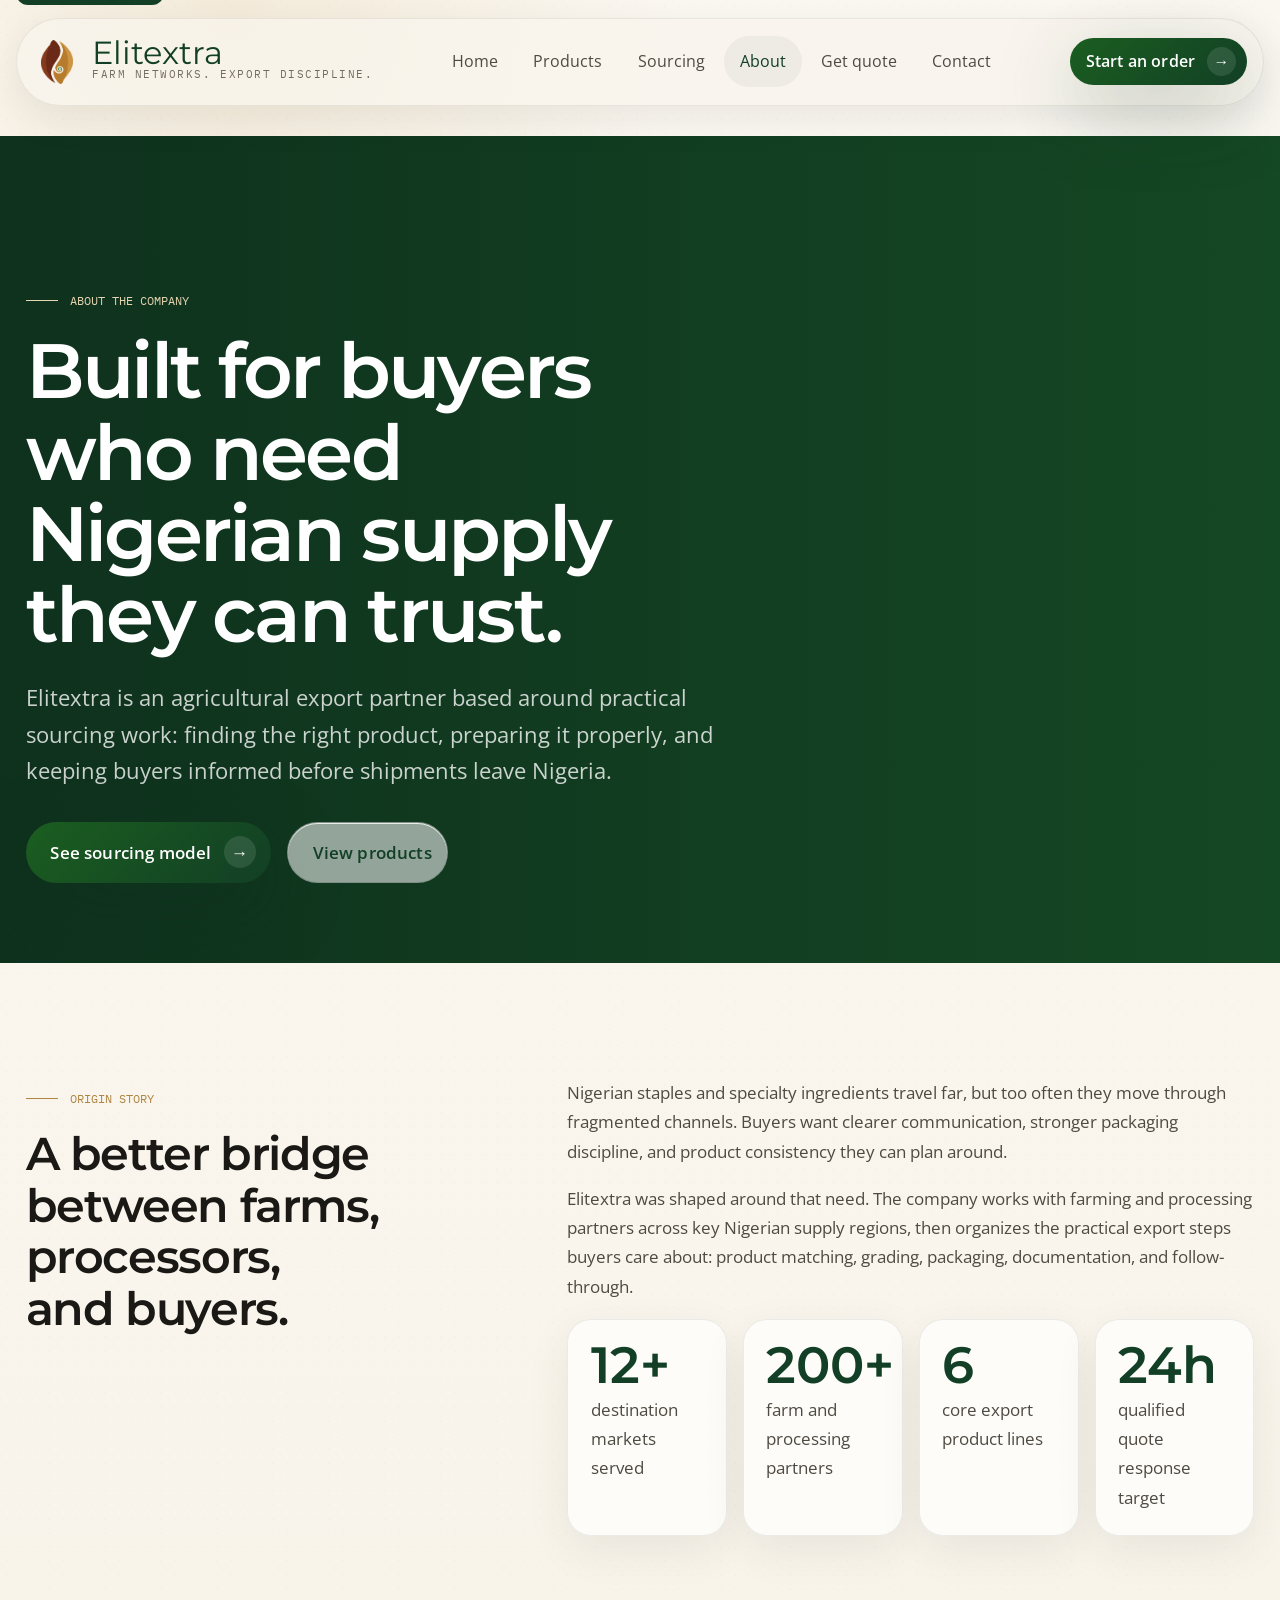
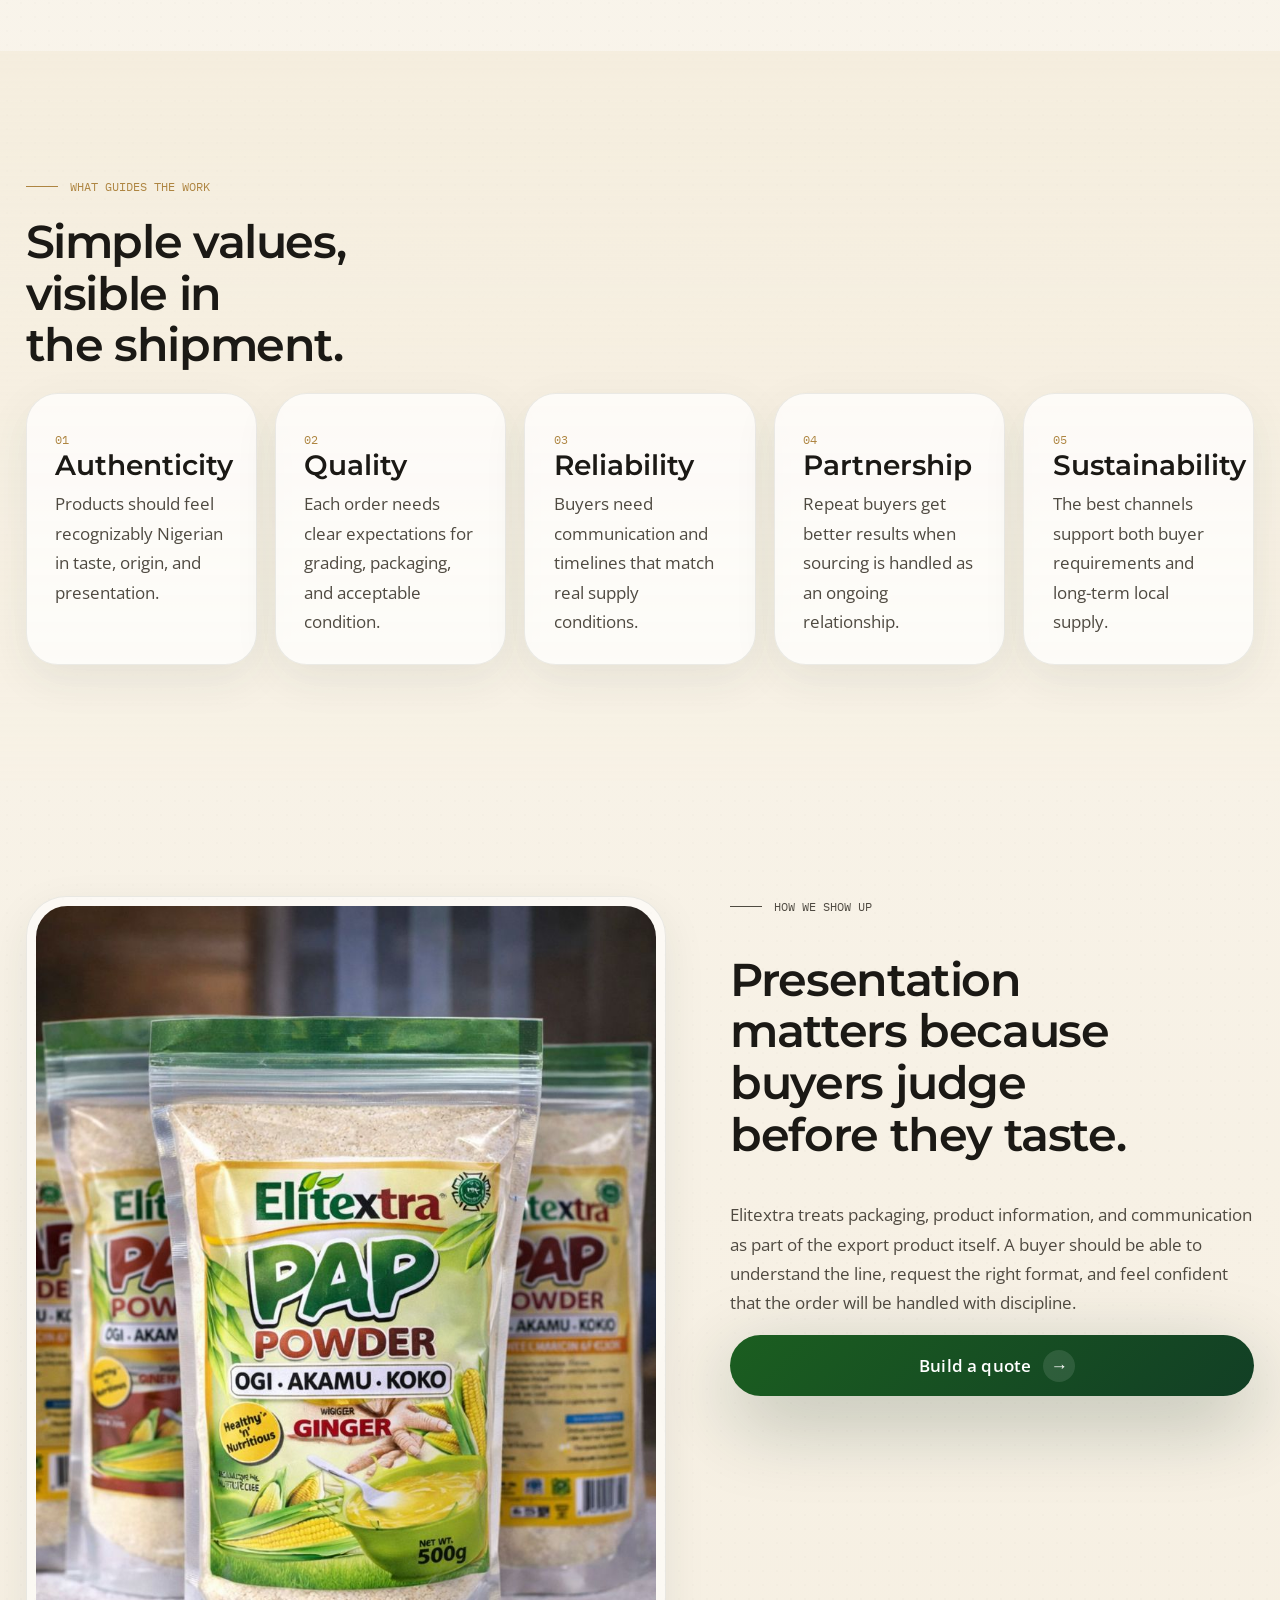
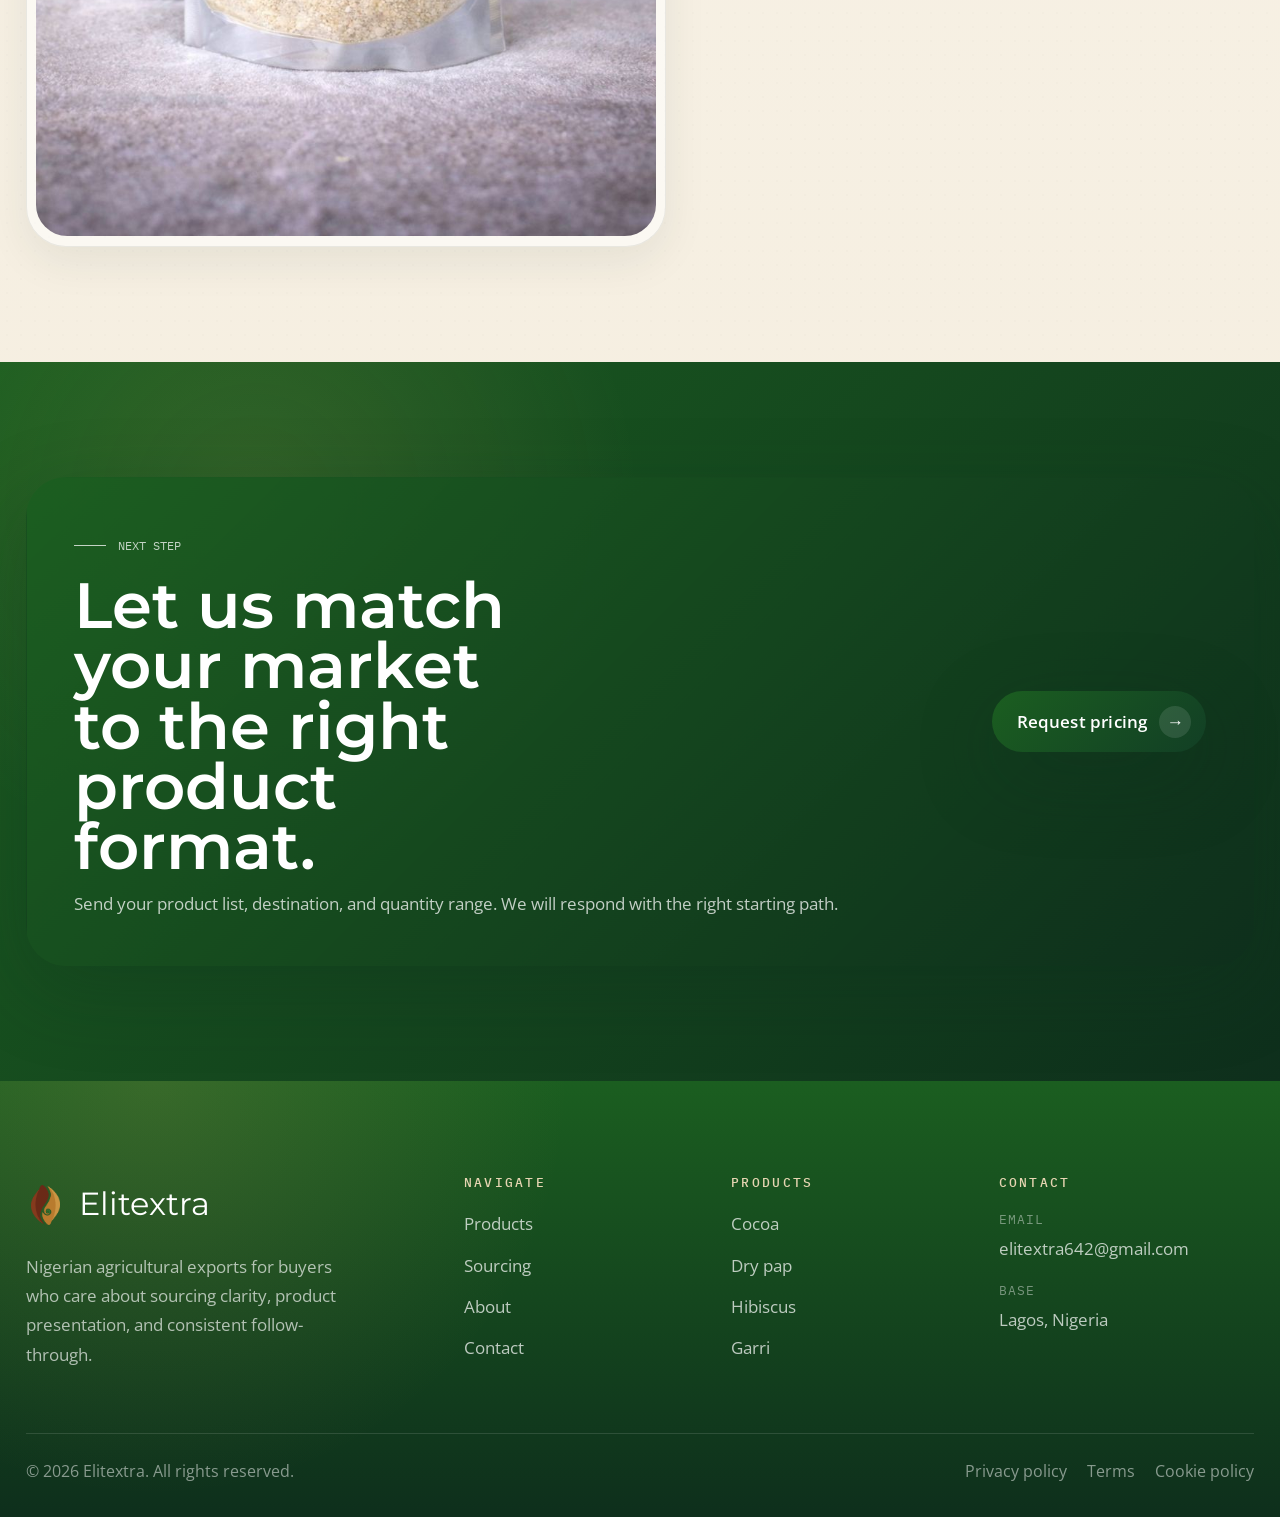
==== commit 7aa6528c: "Prepare dynamic publish candidate" ====
--- a/about.html
+++ b/about.html
@@ -126,9 +126,9 @@
         <div class="footer__brand"><a href="index.html" class="footer__logo"><img src="assets/brand/elitextra-logo.png" alt="" class="logo-img"><span class="footer__logo-text">Elitextra</span></a><p class="footer__brand-desc">Nigerian agricultural exports for buyers who care about sourcing clarity, product presentation, and consistent follow-through.</p></div>
         <div class="footer__column"><h3 class="footer__heading">Navigate</h3><nav class="footer__links"><a href="products.html" class="footer__link">Products</a><a href="sourcing.html" class="footer__link">Sourcing</a><a href="about.html" class="footer__link">About</a><a href="contact.html" class="footer__link">Contact</a></nav></div>
         <div class="footer__column"><h3 class="footer__heading">Products</h3><nav class="footer__links"><a href="products.html" class="footer__link">Cocoa</a><a href="products.html" class="footer__link">Dry pap</a><a href="products.html" class="footer__link">Hibiscus</a><a href="products.html" class="footer__link">Garri</a></nav></div>
-        <div class="footer__column"><h3 class="footer__heading">Contact</h3><div class="footer__contact-item"><span>Email</span><a href="mailto:exports@elitextra.com">exports@elitextra.com</a></div><div class="footer__contact-item"><span>Base</span><span>Lagos, Nigeria</span></div></div>
+        <div class="footer__column"><h3 class="footer__heading">Contact</h3><div class="footer__contact-item"><span>Email</span><a href="mailto:elitextra642@gmail.com">elitextra642@gmail.com</a></div><div class="footer__contact-item"><span>Base</span><span>Lagos, Nigeria</span></div></div>
       </div>
-      <div class="footer__bottom"><p class="footer__copyright">&copy; 2026 Elitextra. All rights reserved.</p><div class="footer__legal"><a href="contact.html">Privacy policy</a><a href="contact.html">Terms</a></div></div>
+      <div class="footer__bottom"><p class="footer__copyright">&copy; 2026 Elitextra. All rights reserved.</p><div class="footer__legal"><a href="privacy.html">Privacy policy</a><a href="terms.html">Terms</a><a href="cookies.html">Cookie policy</a></div></div>
     </div>
   </footer>
   <button class="scroll-top" type="button" aria-label="Scroll to top">↑</button>
--- a/css/variables.css
+++ b/css/variables.css
@@ -1,9 +1,9 @@
 :root {
-  --forest-950: #0f1713;
-  --forest-900: #111a14;
-  --forest-800: #1f2d24;
-  --forest-700: #2e4334;
-  --forest-500: #54775f;
+  --forest-950: #0e2f1c;
+  --forest-900: #123f25;
+  --forest-800: #1b5e20;
+  --forest-700: #2e7d32;
+  --forest-500: #5cae65;
   --sand-50: #f7f1e5;
   --sand-100: #f1e7d1;
   --sand-200: #e6d5b2;
@@ -18,18 +18,27 @@
   --gold: #d0a95e;
   --gold-deep: #ae8541;
   --gold-soft: rgba(208, 169, 94, 0.18);
+  --brand-green: #2e7d32;
+  --brand-gold: #c9a227;
+  --brand-brown: #5d4037;
+  --product-cocoa: #6d4c41;
+  --product-maize: #f9a825;
+  --product-palm: #e65100;
+  --product-hibiscus: #ad1457;
+  --product-garri: #d4a017;
   --line-dark: rgba(255, 255, 255, 0.12);
   --line-light: rgba(17, 26, 20, 0.08);
 
   --color-bg-primary: var(--stone-50);
   --color-bg-secondary: var(--sand-50);
-  --color-bg-dark: var(--forest-900);
+  --color-bg-dark: var(--forest-800);
   --color-text-primary: var(--ink-900);
   --color-text-secondary: var(--ink-700);
   --color-text-tertiary: var(--ink-500);
 
-  --font-display: "Cormorant Garamond", Georgia, serif;
-  --font-body: "Outfit", "Segoe UI", sans-serif;
+  --font-display: "Montserrat", "Segoe UI", sans-serif;
+  --font-body: "Open Sans", "Segoe UI", sans-serif;
+  --font-accent: "Playfair Display", Georgia, serif;
   --font-mono: "IBM Plex Mono", Consolas, monospace;
 
   --text-xs: clamp(0.72rem, 0.7rem + 0.16vw, 0.8rem);
@@ -69,8 +78,8 @@
   --section-padding-x: clamp(1rem, 2vw, 2rem);
   --section-padding-y: clamp(5rem, 9vw, 9rem);
 
-  --shadow-soft: 0 20px 60px rgba(24, 22, 18, 0.08);
-  --shadow-deep: 0 28px 100px rgba(10, 13, 11, 0.35);
+  --shadow-soft: 0 14px 44px rgba(28, 48, 32, 0.08);
+  --shadow-deep: 0 24px 80px rgba(14, 47, 28, 0.28);
   --shadow-glow: 0 18px 50px rgba(208, 169, 94, 0.16);
 
   --transition-fast: 160ms cubic-bezier(0.32, 0.72, 0, 1);
--- a/css/base.css
+++ b/css/base.css
@@ -1,4 +1,4 @@
-@import url("https://fonts.googleapis.com/css2?family=Cormorant+Garamond:wght@500;600;700&family=IBM+Plex+Mono:wght@400;500&family=Outfit:wght@300;400;500;600;700&display=swap");
+@import url("https://fonts.googleapis.com/css2?family=IBM+Plex+Mono:wght@400;500&family=Montserrat:wght@400;500;600;700;800&family=Open+Sans:wght@400;500;600;700&family=Playfair+Display:wght@600;700&display=swap");
 
 *,
 *::before,
@@ -103,7 +103,7 @@
   color: var(--white);
   background:
     radial-gradient(circle at top left, rgba(208, 169, 94, 0.16), transparent 25%),
-    linear-gradient(180deg, #101813 0%, #131e17 100%);
+    linear-gradient(180deg, var(--forest-800) 0%, var(--forest-900) 100%);
 }
 
 .section--cream {
@@ -184,7 +184,7 @@
 }
 
 .section-heading {
-  margin-bottom: var(--space-16);
+  margin-bottom: clamp(2.5rem, 5vw, var(--space-16));
 }
 
 .section-heading--split {
@@ -230,7 +230,7 @@
 }
 
 .font-accent {
-  font-family: var(--font-display);
+  font-family: var(--font-accent);
 }
 
 .bg-cream {
--- a/css/animations.css
+++ b/css/animations.css
@@ -217,7 +217,12 @@
 .reveal {
   opacity: 0;
   transform: translateY(30px);
-  transition: opacity 0.7s ease, transform 0.7s ease;
+  transition: opacity 0.7s cubic-bezier(0.22, 1, 0.36, 1), transform 0.7s cubic-bezier(0.22, 1, 0.36, 1);
+}
+
+html:not(.js-enabled) .reveal {
+  opacity: 1;
+  transform: none;
 }
 
 .reveal.revealed {
@@ -269,7 +274,12 @@
 .stagger-children > * {
   opacity: 0;
   transform: translateY(20px);
-  transition: opacity 0.5s ease, transform 0.5s ease;
+  transition: opacity 0.5s cubic-bezier(0.22, 1, 0.36, 1), transform 0.5s cubic-bezier(0.22, 1, 0.36, 1);
+}
+
+html:not(.js-enabled) .stagger-children > * {
+  opacity: 1;
+  transform: none;
 }
 
 .stagger-children.revealed > *:nth-child(1) { opacity: 1; transform: translateY(0); transition-delay: 0s; }
@@ -409,4 +419,4 @@
   .reveal-scale.revealed {
     transform: translateY(0);
   }
-}+}
--- a/css/components.css
+++ b/css/components.css
@@ -151,6 +151,12 @@
     filter 0.9s cubic-bezier(0.22, 1, 0.36, 1);
 }
 
+html:not(.js-enabled) .reveal {
+  opacity: 1;
+  transform: none;
+  filter: blur(0);
+}
+
 .reveal-delay-1 { transition-delay: 80ms; }
 .reveal-delay-2 { transition-delay: 160ms; }
 .reveal-delay-3 { transition-delay: 240ms; }
--- a/css/layout.css
+++ b/css/layout.css
@@ -166,7 +166,9 @@
 }
 
 .footer {
-  background: linear-gradient(180deg, #121b15 0%, #0e1511 100%);
+  background:
+    radial-gradient(circle at 12% 0%, rgba(208, 169, 94, 0.16), transparent 26rem),
+    linear-gradient(180deg, var(--forest-800) 0%, var(--forest-950) 100%);
   color: rgba(255, 255, 255, 0.82);
   padding-top: var(--space-24);
   padding-bottom: var(--space-8);
--- a/css/home.css
+++ b/css/home.css
@@ -45,9 +45,11 @@
 
 .home-hero__title {
   font-size: var(--text-4xl);
-  max-width: 10.5ch;
+  max-width: 13ch;
   margin-bottom: var(--space-6);
   color: var(--forest-900);
+  letter-spacing: -0.045em;
+  line-height: 1.02;
 }
 
 .home-hero__lead {
@@ -242,7 +244,9 @@
 
 .product-atlas__copy h3 {
   font-size: clamp(2rem, 3vw, 3.1rem);
-  max-width: 9ch;
+  max-width: 13ch;
+  letter-spacing: -0.035em;
+  line-height: 1.08;
 }
 
 .product-atlas__copy p {
@@ -534,6 +538,75 @@
   font-size: var(--text-sm);
 }
 
+.market-section {
+  background:
+    radial-gradient(circle at 18% 18%, rgba(93, 64, 55, 0.1), transparent 22rem),
+    linear-gradient(180deg, #f7f1e5 0%, #fbf8f2 100%);
+}
+
+.market-grid {
+  display: grid;
+  grid-template-columns: repeat(4, minmax(0, 1fr));
+  gap: var(--space-5);
+}
+
+.market-card {
+  position: relative;
+  display: grid;
+  gap: var(--space-4);
+  min-height: 24rem;
+  padding: clamp(1.3rem, 2vw, 1.8rem);
+  border-radius: var(--radius-xl);
+  background:
+    linear-gradient(180deg, rgba(255, 255, 255, 0.86), rgba(255, 255, 255, 0.58)),
+    radial-gradient(circle at top right, color-mix(in srgb, var(--market-accent) 18%, transparent), transparent 14rem);
+  border: 1px solid rgba(17, 26, 20, 0.08);
+  box-shadow: var(--shadow-soft);
+  overflow: hidden;
+}
+
+.market-card::before {
+  content: "";
+  position: absolute;
+  inset: auto 1.2rem 1.2rem 1.2rem;
+  height: 0.35rem;
+  border-radius: 999px;
+  background: var(--market-accent);
+  opacity: 0.72;
+}
+
+.market-card h3 {
+  font-size: clamp(1.65rem, 2.4vw, 2.5rem);
+}
+
+.market-card p,
+.market-card li {
+  color: var(--color-text-secondary);
+}
+
+.market-card ul {
+  display: grid;
+  gap: 0.65rem;
+  margin-top: auto;
+  padding-bottom: var(--space-5);
+}
+
+.market-card li {
+  display: flex;
+  gap: 0.6rem;
+  align-items: flex-start;
+}
+
+.market-card li::before {
+  content: "";
+  width: 0.45rem;
+  height: 0.45rem;
+  margin-top: 0.62rem;
+  border-radius: 50%;
+  background: var(--market-accent);
+  flex: 0 0 auto;
+}
+
 .proof-grid {
   display: grid;
   grid-template-columns: 1.1fr 0.9fr;
@@ -608,7 +681,7 @@
   border-radius: var(--radius-2xl);
   background:
     radial-gradient(circle at right top, rgba(208, 169, 94, 0.14), transparent 28%),
-    linear-gradient(135deg, #162119 0%, #0f1713 100%);
+    linear-gradient(135deg, var(--forest-800) 0%, var(--forest-950) 100%);
   color: var(--white);
   box-shadow: var(--shadow-deep);
 }
@@ -676,7 +749,8 @@
 @media (max-width: 900px) {
   .home-hero__proof,
   .proof-grid__stats,
-  .advantage-grid {
+  .advantage-grid,
+  .market-grid {
     grid-template-columns: 1fr;
   }
 
--- a/css/inner.css
+++ b/css/inner.css
@@ -32,7 +32,7 @@
   position: absolute;
   inset: 0;
   background:
-    linear-gradient(90deg, rgba(15, 23, 19, 0.88), rgba(15, 23, 19, 0.32)),
+    linear-gradient(90deg, rgba(14, 47, 28, 0.86), rgba(27, 94, 32, 0.28)),
     var(--hero-image);
   background-size: cover;
   background-position: center;
@@ -67,12 +67,12 @@
 }
 
 .page-title {
-  max-width: 11ch;
+  max-width: 14ch;
   margin: 0 0 1.5rem;
   font-family: var(--font-display);
-  font-size: clamp(3rem, 9vw, 7rem);
-  line-height: 0.95;
-  letter-spacing: 0;
+  font-size: clamp(2.35rem, 6vw, 4.8rem);
+  line-height: 1.06;
+  letter-spacing: -0.035em;
   color: var(--forest-900);
 }
 
@@ -124,12 +124,12 @@
 }
 
 .display-heading {
-  max-width: 12ch;
+  max-width: 15ch;
   margin-bottom: 1.4rem;
   font-family: var(--font-display);
-  font-size: clamp(2.4rem, 5vw, 4.8rem);
-  line-height: 0.98;
-  letter-spacing: 0;
+  font-size: clamp(1.9rem, 3.6vw, 3.25rem);
+  line-height: 1.12;
+  letter-spacing: -0.03em;
 }
 
 .media-panel {
@@ -190,7 +190,7 @@
 }
 
 .product-grid-premium {
-  grid-template-columns: repeat(3, minmax(0, 1fr));
+  grid-template-columns: repeat(2, minmax(0, 1fr));
 }
 
 .contact-grid,
@@ -262,9 +262,15 @@
 }
 
 .product-card-premium__body {
-  display: grid;
+  display: flex;
+  min-height: 18.5rem;
+  flex-direction: column;
   gap: 0.75rem;
   padding: 1.35rem;
+}
+
+.product-card-premium__body .text-link {
+  margin-top: auto;
 }
 
 .product-card-premium__meta,
@@ -278,11 +284,22 @@
 
 .product-card-premium h3 {
   font-size: var(--text-xl);
-  letter-spacing: 0;
+  letter-spacing: -0.02em;
 }
 
 .product-card-premium p {
   color: var(--color-text-secondary);
+}
+
+.price-badge {
+  width: fit-content;
+  padding: 0.48rem 0.72rem;
+  border-radius: var(--radius-pill);
+  background: rgba(46, 125, 50, 0.1);
+  border: 1px solid rgba(46, 125, 50, 0.16);
+  color: var(--forest-800);
+  font-weight: 750;
+  font-size: var(--text-sm);
 }
 
 .spec-list {
@@ -309,7 +326,7 @@
   color: var(--white);
   background:
     radial-gradient(circle at 20% 20%, rgba(208, 169, 94, 0.14), transparent 24rem),
-    linear-gradient(135deg, #142018 0%, #0f1713 100%);
+    linear-gradient(135deg, var(--forest-800) 0%, var(--forest-950) 100%);
 }
 
 .dark-band .display-heading,
@@ -433,7 +450,7 @@
   border-radius: var(--radius-2xl);
   color: var(--white);
   background:
-    linear-gradient(135deg, rgba(46, 67, 52, 0.92), rgba(15, 23, 19, 0.96)),
+    linear-gradient(135deg, rgba(27, 94, 32, 0.92), rgba(14, 47, 28, 0.96)),
     var(--cta-image, none);
   background-size: cover;
   background-position: center;
@@ -450,6 +467,41 @@
 
 .cta-panel p {
   color: rgba(255, 255, 255, 0.74);
+}
+
+.pricing-grid {
+  display: grid;
+  grid-template-columns: repeat(2, minmax(0, 1fr));
+  gap: 1rem;
+}
+
+.pricing-card {
+  display: grid;
+  gap: 0.85rem;
+  min-height: 14rem;
+  padding: clamp(1.2rem, 2vw, 1.65rem);
+  border-radius: var(--radius-xl);
+  border: 1px solid rgba(46, 125, 50, 0.12);
+  background:
+    radial-gradient(circle at top right, rgba(201, 162, 39, 0.13), transparent 12rem),
+    rgba(255, 255, 255, 0.74);
+  box-shadow: var(--shadow-soft);
+}
+
+.pricing-card--wide {
+  grid-column: span 2;
+}
+
+.pricing-card h3 {
+  font-family: var(--font-display);
+  font-size: clamp(1.65rem, 3vw, 2.45rem);
+  line-height: 1.08;
+  letter-spacing: -0.04em;
+  color: var(--forest-800);
+}
+
+.pricing-card p {
+  color: var(--color-text-secondary);
 }
 
 .logo-img {
@@ -735,8 +787,13 @@
   .values-grid,
   .stat-strip,
   .form-grid,
-  .check-grid {
+  .check-grid,
+  .pricing-grid {
     grid-template-columns: 1fr;
+  }
+
+  .pricing-card--wide {
+    grid-column: auto;
   }
 
   .timeline-item {
